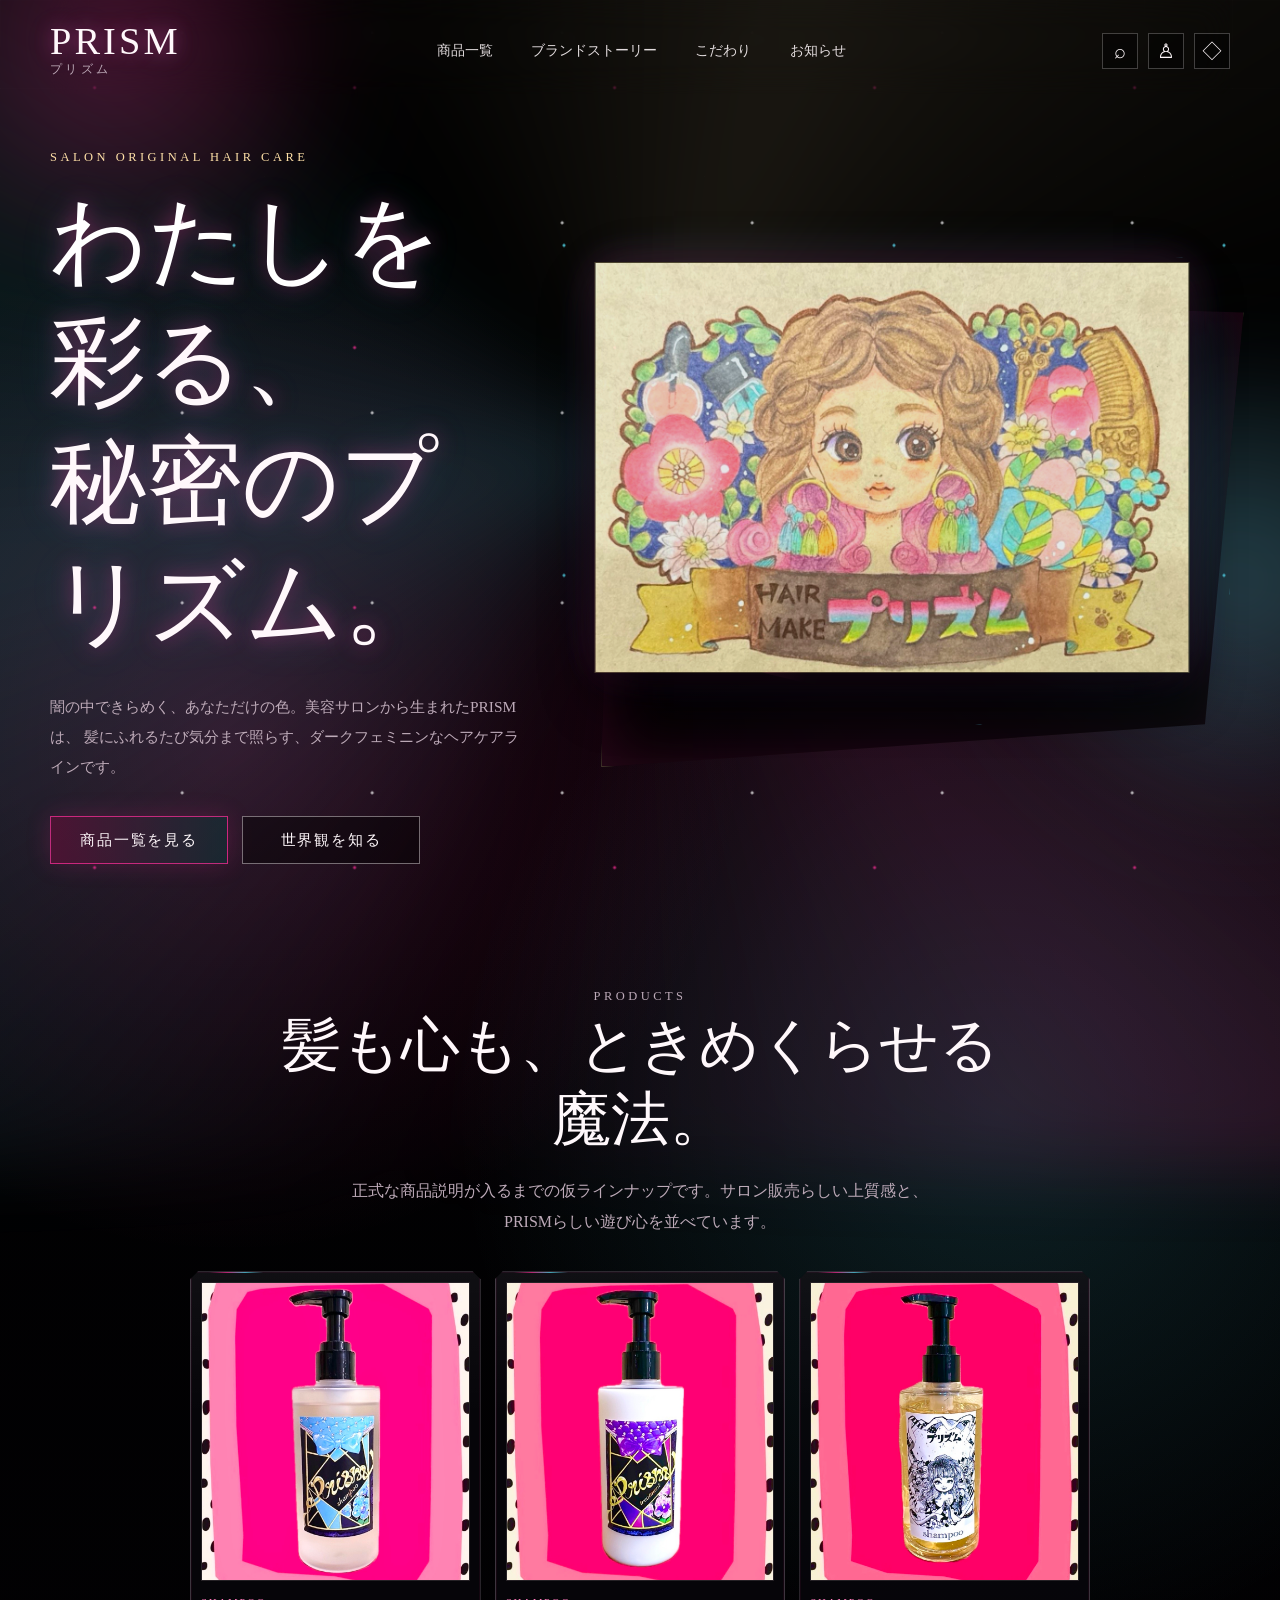
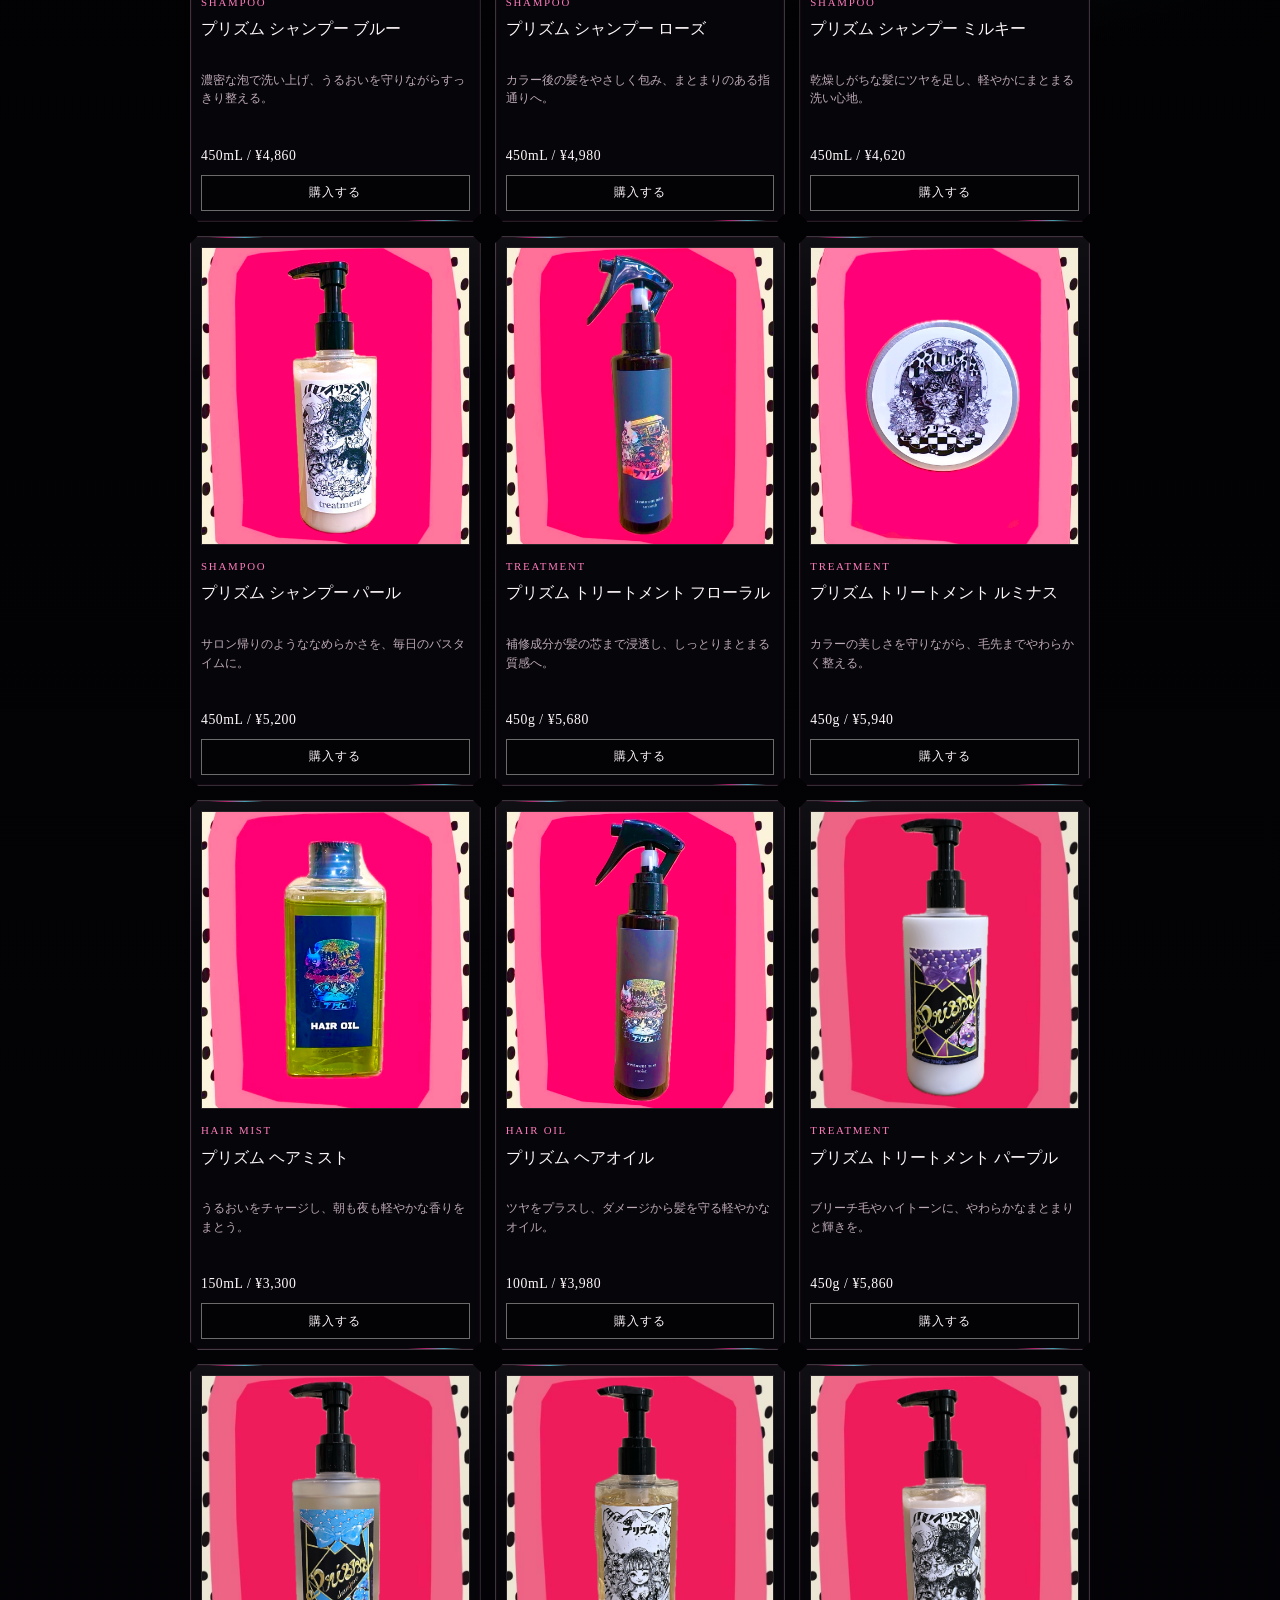
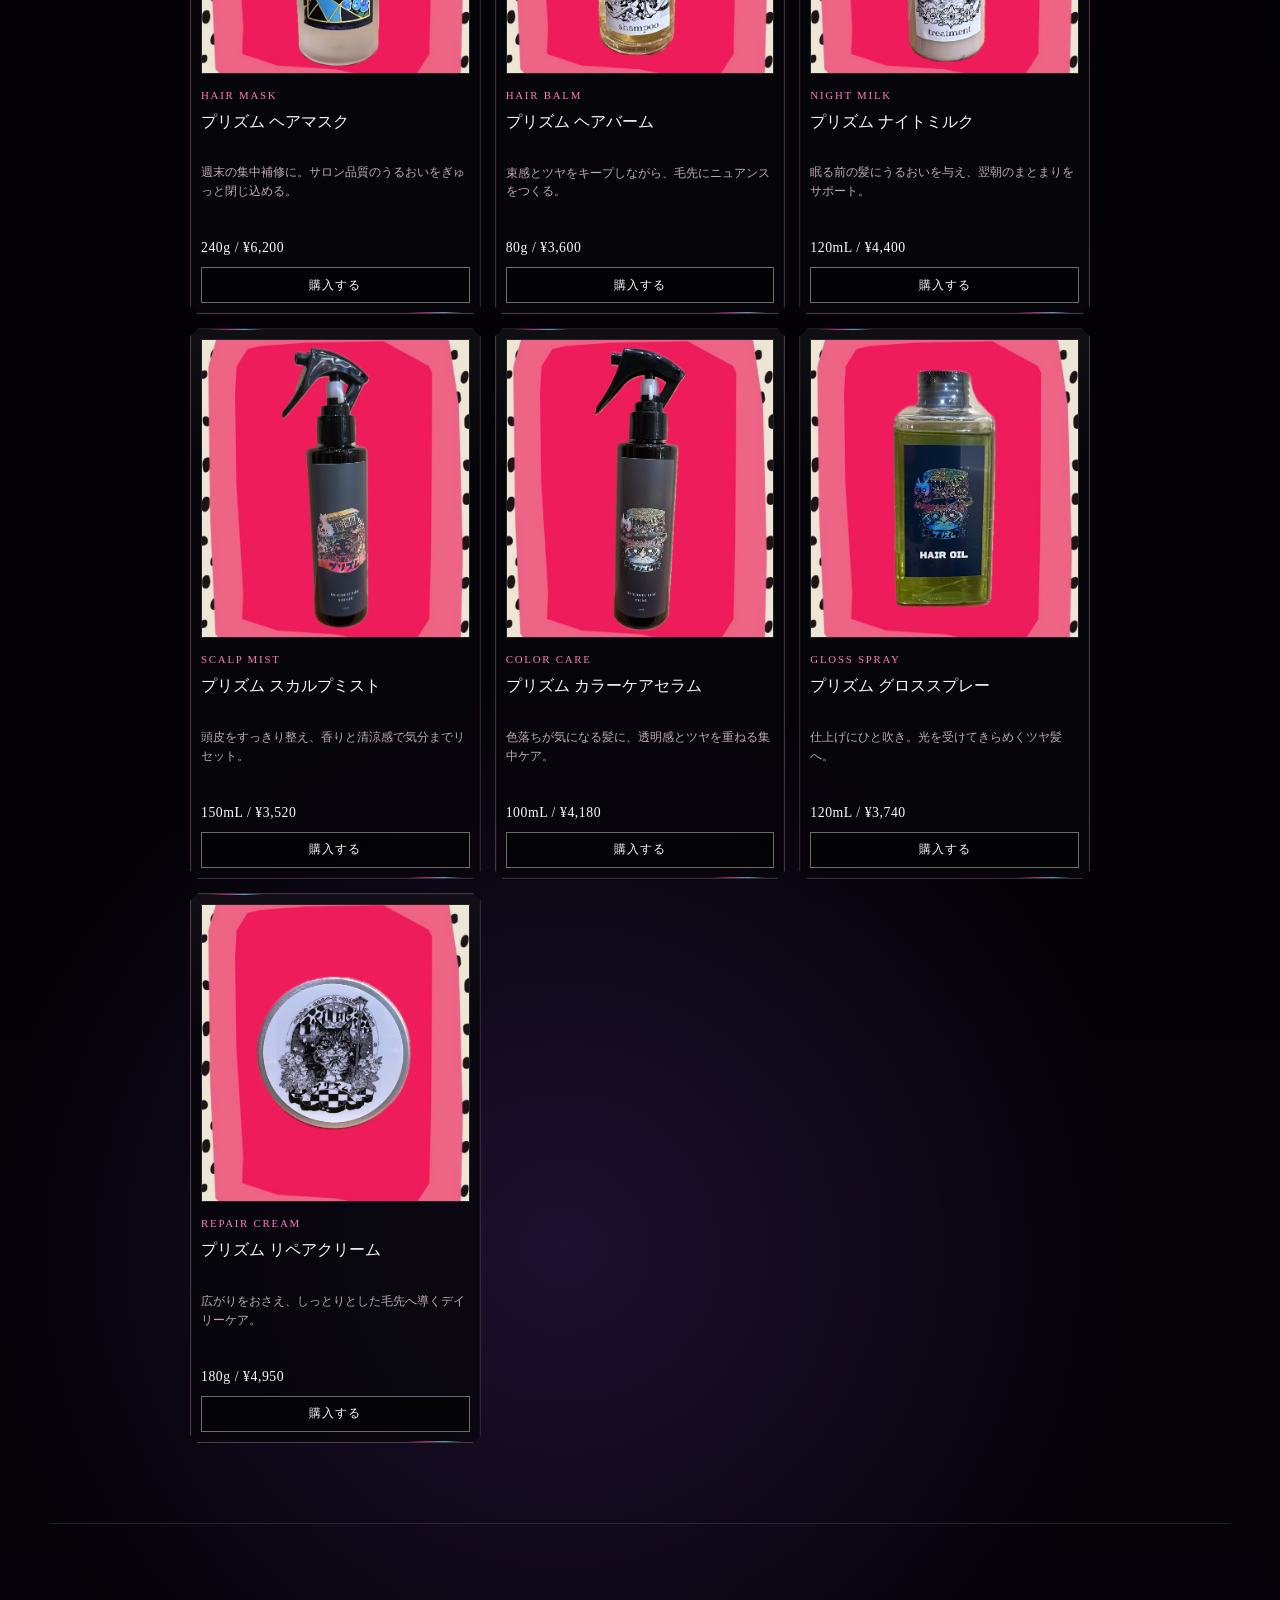
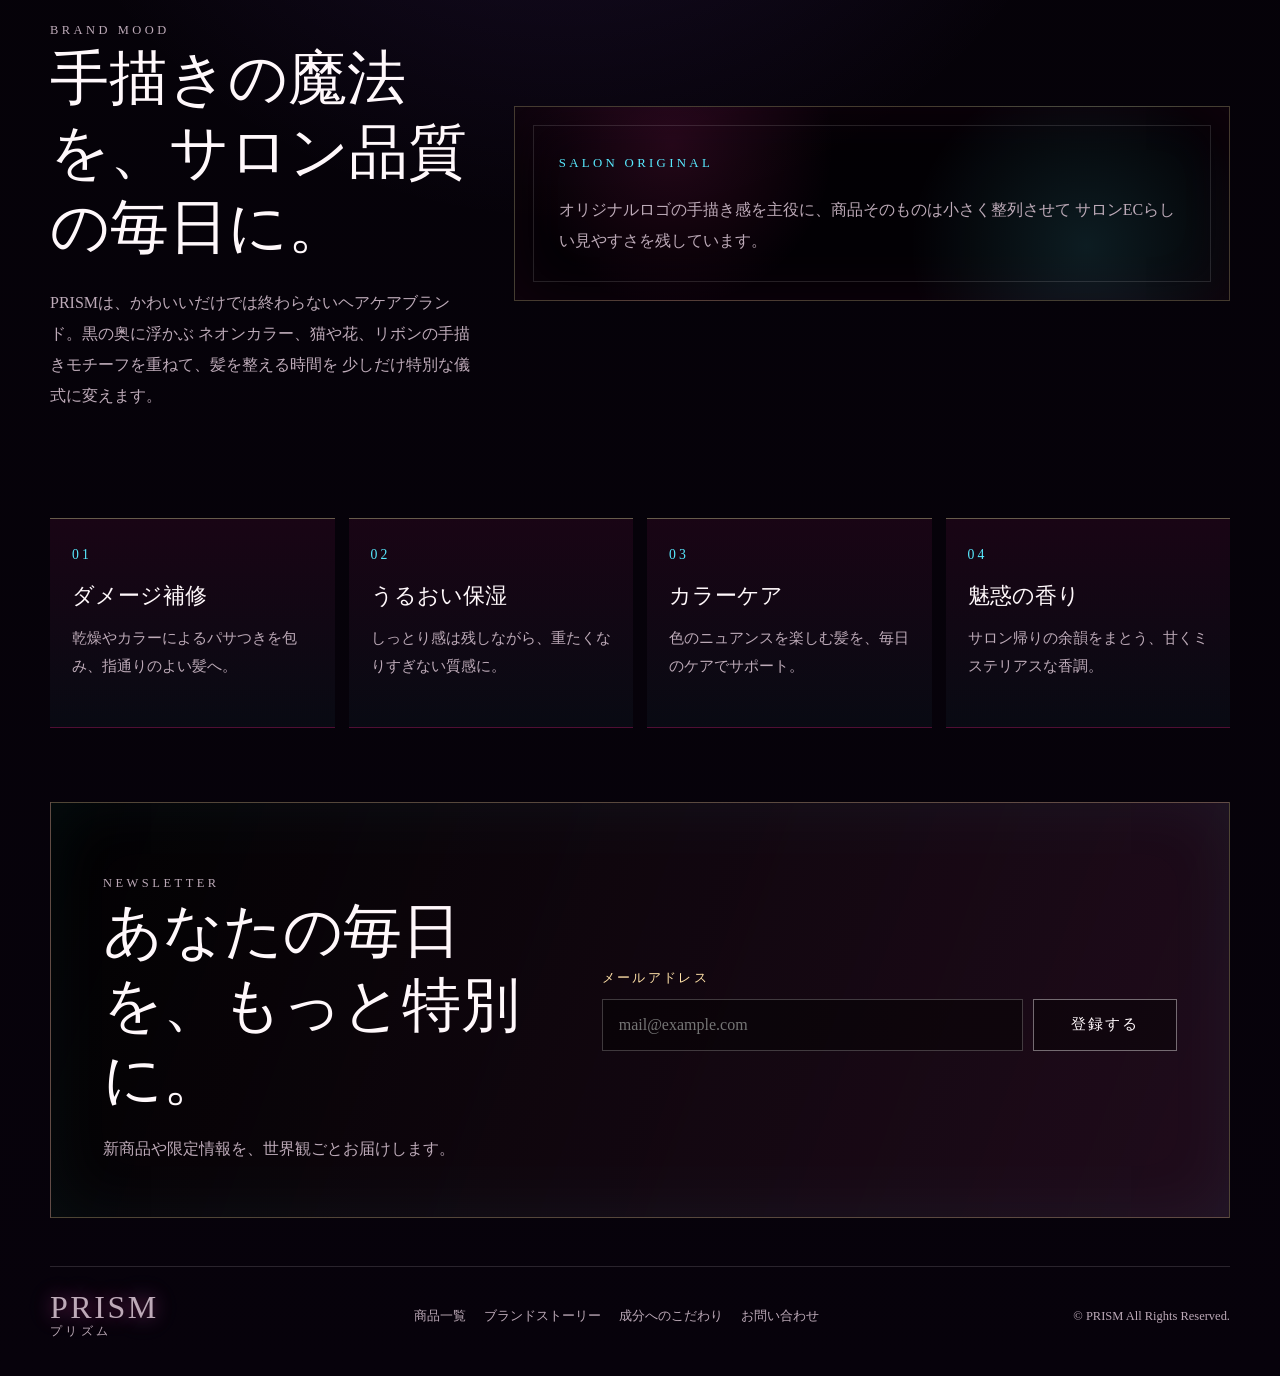
==== index.html @ a8850d3e "Create PRISM static storefront" ====
<!doctype html>
<html lang="ja">
  <head>
    <meta charset="utf-8" />
    <meta name="viewport" content="width=device-width, initial-scale=1" />
    <title>PRISM | Salon Hair Care</title>
    <meta
      name="description"
      content="美容サロン発のオリジナルヘアケアブランドPRISMのECサイト雰囲気プロトタイプ。"
    />
    <link rel="stylesheet" href="styles.css" />
  </head>
  <body>
    <div class="ambient ambient-one"></div>
    <div class="ambient ambient-two"></div>
    <div class="spark-field" aria-hidden="true"></div>
    <div class="bubble-field" aria-hidden="true">
      <span></span>
      <span></span>
      <span></span>
      <span></span>
      <span></span>
      <span></span>
      <span></span>
      <span></span>
    </div>

    <header class="site-header">
      <a class="brand" href="#top" aria-label="PRISM ホーム">
        <span>PRISM</span>
        <small>プリズム</small>
      </a>
      <nav class="desktop-nav" aria-label="メインナビゲーション">
        <a href="#products">商品一覧</a>
        <a href="#story">ブランドストーリー</a>
        <a href="#quality">こだわり</a>
        <a href="#news">お知らせ</a>
      </nav>
      <div class="header-actions" aria-label="仮の購入導線">
        <a href="#products" aria-label="検索">⌕</a>
        <a href="#newsletter" aria-label="アカウント">♙</a>
        <a href="#products" aria-label="カート">◇</a>
      </div>
    </header>

    <main id="top">
      <section class="hero section-shell">
        <div class="hero-copy">
          <p class="eyebrow">SALON ORIGINAL HAIR CARE</p>
          <h1>わたしを彩る、<br />秘密のプリズム。</h1>
          <p class="hero-lead">
            闇の中できらめく、あなただけの色。美容サロンから生まれたPRISMは、
            髪にふれるたび気分まで照らす、ダークフェミニンなヘアケアラインです。
          </p>
          <div class="hero-buttons">
            <a class="primary-button" href="#products">商品一覧を見る</a>
            <a class="ghost-button" href="#story">世界観を知る</a>
          </div>
        </div>

        <div class="hero-art" aria-label="PRISMの世界観イメージ">
          <img
            class="hero-illustration hero-illustration-main"
            src="LINE_ALBUM_𝕡𝕣𝕚𝕤𝕞 𝕨𝕠𝕣𝕝𝕕_260610_17.jpg"
            alt="PRISMヘアメイクのオリジナルロゴイラスト"
          />
        </div>
      </section>

      <section id="products" class="section-shell products-section">
        <div class="section-heading">
          <p class="eyebrow">PRODUCTS</p>
          <h2>髪も心も、ときめくらせる魔法。</h2>
          <p>
            正式な商品説明が入るまでの仮ラインナップです。サロン販売らしい上質感と、
            PRISMらしい遊び心を並べています。
          </p>
        </div>

        <div class="product-grid">
          <article class="product-card">
            <img src="LINE_ALBUM_𝕡𝕣𝕚𝕤𝕞 𝕨𝕠𝕣𝕝𝕕_260610_1.jpg" alt="PRISM シャンプー ブルー" />
            <p class="category">SHAMPOO</p>
            <h3>プリズム シャンプー ブルー</h3>
            <p>濃密な泡で洗い上げ、うるおいを守りながらすっきり整える。</p>
            <strong>450mL / ¥4,860</strong>
            <a href="#newsletter">購入する</a>
          </article>

          <article class="product-card">
            <img src="LINE_ALBUM_𝕡𝕣𝕚𝕤𝕞 𝕨𝕠𝕣𝕝𝕕_260610_2.jpg" alt="PRISM シャンプー ピンク" />
            <p class="category">SHAMPOO</p>
            <h3>プリズム シャンプー ローズ</h3>
            <p>カラー後の髪をやさしく包み、まとまりのある指通りへ。</p>
            <strong>450mL / ¥4,980</strong>
            <a href="#newsletter">購入する</a>
          </article>

          <article class="product-card">
            <img src="LINE_ALBUM_𝕡𝕣𝕚𝕤𝕞 𝕨𝕠𝕣𝕝𝕕_260610_3.jpg" alt="PRISM シャンプー ライト" />
            <p class="category">SHAMPOO</p>
            <h3>プリズム シャンプー ミルキー</h3>
            <p>乾燥しがちな髪にツヤを足し、軽やかにまとまる洗い心地。</p>
            <strong>450mL / ¥4,620</strong>
            <a href="#newsletter">購入する</a>
          </article>

          <article class="product-card">
            <img src="LINE_ALBUM_𝕡𝕣𝕚𝕤𝕞 𝕨𝕠𝕣𝕝𝕕_260610_4.jpg" alt="PRISM シャンプー パール" />
            <p class="category">SHAMPOO</p>
            <h3>プリズム シャンプー パール</h3>
            <p>サロン帰りのようななめらかさを、毎日のバスタイムに。</p>
            <strong>450mL / ¥5,200</strong>
            <a href="#newsletter">購入する</a>
          </article>

          <article class="product-card">
            <img src="LINE_ALBUM_𝕡𝕣𝕚𝕤𝕞 𝕨𝕠𝕣𝕝𝕕_260610_5.jpg" alt="PRISM トリートメント フローラル" />
            <p class="category">TREATMENT</p>
            <h3>プリズム トリートメント フローラル</h3>
            <p>補修成分が髪の芯まで浸透し、しっとりまとまる質感へ。</p>
            <strong>450g / ¥5,680</strong>
            <a href="#newsletter">購入する</a>
          </article>

          <article class="product-card">
            <img src="LINE_ALBUM_𝕡𝕣𝕚𝕤𝕞 𝕨𝕠𝕣𝕝𝕕_260610_6.jpg" alt="PRISM トリートメント ルミナス" />
            <p class="category">TREATMENT</p>
            <h3>プリズム トリートメント ルミナス</h3>
            <p>カラーの美しさを守りながら、毛先までやわらかく整える。</p>
            <strong>450g / ¥5,940</strong>
            <a href="#newsletter">購入する</a>
          </article>

          <article class="product-card">
            <img src="LINE_ALBUM_𝕡𝕣𝕚𝕤𝕞 𝕨𝕠𝕣𝕝𝕕_260610_7.jpg" alt="PRISM ヘアミスト" />
            <p class="category">HAIR MIST</p>
            <h3>プリズム ヘアミスト</h3>
            <p>うるおいをチャージし、朝も夜も軽やかな香りをまとう。</p>
            <strong>150mL / ¥3,300</strong>
            <a href="#newsletter">購入する</a>
          </article>

          <article class="product-card">
            <img src="LINE_ALBUM_𝕡𝕣𝕚𝕤𝕞 𝕨𝕠𝕣𝕝𝕕_260610_8.jpg" alt="PRISM ヘアオイル" />
            <p class="category">HAIR OIL</p>
            <h3>プリズム ヘアオイル</h3>
            <p>ツヤをプラスし、ダメージから髪を守る軽やかなオイル。</p>
            <strong>100mL / ¥3,980</strong>
            <a href="#newsletter">購入する</a>
          </article>

          <article class="product-card">
            <img src="LINE_ALBUM_𝕡𝕣𝕚𝕤𝕞 𝕨𝕠𝕣𝕝𝕕_260610_9.jpg" alt="PRISM トリートメント パープル" />
            <p class="category">TREATMENT</p>
            <h3>プリズム トリートメント パープル</h3>
            <p>ブリーチ毛やハイトーンに、やわらかなまとまりと輝きを。</p>
            <strong>450g / ¥5,860</strong>
            <a href="#newsletter">購入する</a>
          </article>

          <article class="product-card">
            <img src="LINE_ALBUM_𝕡𝕣𝕚𝕤𝕞 𝕨𝕠𝕣𝕝𝕕_260610_10.jpg" alt="PRISM ヘアマスク" />
            <p class="category">HAIR MASK</p>
            <h3>プリズム ヘアマスク</h3>
            <p>週末の集中補修に。サロン品質のうるおいをぎゅっと閉じ込める。</p>
            <strong>240g / ¥6,200</strong>
            <a href="#newsletter">購入する</a>
          </article>

          <article class="product-card">
            <img src="LINE_ALBUM_𝕡𝕣𝕚𝕤𝕞 𝕨𝕠𝕣𝕝𝕕_260610_11.jpg" alt="PRISM ヘアバーム" />
            <p class="category">HAIR BALM</p>
            <h3>プリズム ヘアバーム</h3>
            <p>束感とツヤをキープしながら、毛先にニュアンスをつくる。</p>
            <strong>80g / ¥3,600</strong>
            <a href="#newsletter">購入する</a>
          </article>

          <article class="product-card">
            <img src="LINE_ALBUM_𝕡𝕣𝕚𝕤𝕞 𝕨𝕠𝕣𝕝𝕕_260610_12.jpg" alt="PRISM ナイトミルク" />
            <p class="category">NIGHT MILK</p>
            <h3>プリズム ナイトミルク</h3>
            <p>眠る前の髪にうるおいを与え、翌朝のまとまりをサポート。</p>
            <strong>120mL / ¥4,400</strong>
            <a href="#newsletter">購入する</a>
          </article>

          <article class="product-card">
            <img src="LINE_ALBUM_𝕡𝕣𝕚𝕤𝕞 𝕨𝕠𝕣𝕝𝕕_260610_13.jpg" alt="PRISM スカルプミスト" />
            <p class="category">SCALP MIST</p>
            <h3>プリズム スカルプミスト</h3>
            <p>頭皮をすっきり整え、香りと清涼感で気分までリセット。</p>
            <strong>150mL / ¥3,520</strong>
            <a href="#newsletter">購入する</a>
          </article>

          <article class="product-card">
            <img src="LINE_ALBUM_𝕡𝕣𝕚𝕤𝕞 𝕨𝕠𝕣𝕝𝕕_260610_14.jpg" alt="PRISM カラーケア" />
            <p class="category">COLOR CARE</p>
            <h3>プリズム カラーケアセラム</h3>
            <p>色落ちが気になる髪に、透明感とツヤを重ねる集中ケア。</p>
            <strong>100mL / ¥4,180</strong>
            <a href="#newsletter">購入する</a>
          </article>

          <article class="product-card">
            <img src="LINE_ALBUM_𝕡𝕣𝕚𝕤𝕞 𝕨𝕠𝕣𝕝𝕕_260610_15.jpg" alt="PRISM グロススプレー" />
            <p class="category">GLOSS SPRAY</p>
            <h3>プリズム グロススプレー</h3>
            <p>仕上げにひと吹き。光を受けてきらめくツヤ髪へ。</p>
            <strong>120mL / ¥3,740</strong>
            <a href="#newsletter">購入する</a>
          </article>

          <article class="product-card">
            <img src="LINE_ALBUM_𝕡𝕣𝕚𝕤𝕞 𝕨𝕠𝕣𝕝𝕕_260610_16.jpg" alt="PRISM リペアクリーム" />
            <p class="category">REPAIR CREAM</p>
            <h3>プリズム リペアクリーム</h3>
            <p>広がりをおさえ、しっとりとした毛先へ導くデイリーケア。</p>
            <strong>180g / ¥4,950</strong>
            <a href="#newsletter">購入する</a>
          </article>
        </div>
      </section>

      <section id="story" class="section-shell story-section">
        <div class="story-copy">
          <p class="eyebrow">BRAND MOOD</p>
          <h2>手描きの魔法を、サロン品質の毎日に。</h2>
          <p>
            PRISMは、かわいいだけでは終わらないヘアケアブランド。黒の奥に浮かぶ
            ネオンカラー、猫や花、リボンの手描きモチーフを重ねて、髪を整える時間を
            少しだけ特別な儀式に変えます。
          </p>
        </div>
        <div class="story-panel">
          <p class="panel-label">SALON ORIGINAL</p>
          <p>
            オリジナルロゴの手描き感を主役に、商品そのものは小さく整列させて
            サロンECらしい見やすさを残しています。
          </p>
        </div>
      </section>

      <section id="quality" class="section-shell quality-section">
        <div class="quality-card">
          <span>01</span>
          <h3>ダメージ補修</h3>
          <p>乾燥やカラーによるパサつきを包み、指通りのよい髪へ。</p>
        </div>
        <div class="quality-card">
          <span>02</span>
          <h3>うるおい保湿</h3>
          <p>しっとり感は残しながら、重たくなりすぎない質感に。</p>
        </div>
        <div class="quality-card">
          <span>03</span>
          <h3>カラーケア</h3>
          <p>色のニュアンスを楽しむ髪を、毎日のケアでサポート。</p>
        </div>
        <div class="quality-card">
          <span>04</span>
          <h3>魅惑の香り</h3>
          <p>サロン帰りの余韻をまとう、甘くミステリアスな香調。</p>
        </div>
      </section>

      <section id="newsletter" class="section-shell newsletter-section">
        <div>
          <p class="eyebrow">NEWSLETTER</p>
          <h2>あなたの毎日を、もっと特別に。</h2>
          <p>新商品や限定情報を、世界観ごとお届けします。</p>
        </div>
        <form class="newsletter-form">
          <label for="mail">メールアドレス</label>
          <div>
            <input id="mail" type="email" placeholder="mail@example.com" />
            <button type="button">登録する</button>
          </div>
        </form>
      </section>
    </main>

    <footer class="site-footer">
      <a class="brand" href="#top" aria-label="PRISM ホーム">
        <span>PRISM</span>
        <small>プリズム</small>
      </a>
      <div class="footer-links">
        <a href="#products">商品一覧</a>
        <a href="#story">ブランドストーリー</a>
        <a href="#quality">成分へのこだわり</a>
        <a href="#newsletter">お問い合わせ</a>
      </div>
      <p>© PRISM All Rights Reserved.</p>
    </footer>
  </body>
</html>
---- styles.css ----
:root {
  --bg: #030205;
  --panel: rgba(8, 7, 12, 0.82);
  --panel-strong: rgba(11, 9, 16, 0.96);
  --text: #fff8fb;
  --muted: #bdaab8;
  --line: rgba(255, 223, 248, 0.22);
  --pink: #ff2f9a;
  --rose: #ff7bbd;
  --violet: #9b5dff;
  --cyan: #58eaff;
  --gold: #ffe1a8;
  --green: #72ffb8;
  --max: 1180px;
}

* {
  box-sizing: border-box;
}

html {
  scroll-behavior: smooth;
}

body {
  min-width: 320px;
  margin: 0;
  color: var(--text);
  background:
    radial-gradient(circle at 18% 12%, rgba(255, 47, 154, 0.18), transparent 32rem),
    radial-gradient(circle at 78% 18%, rgba(88, 234, 255, 0.14), transparent 34rem),
    radial-gradient(circle at 44% 72%, rgba(155, 93, 255, 0.16), transparent 36rem),
    linear-gradient(180deg, #000 0%, var(--bg) 46%, #07020b 100%);
  font-family: "Yu Mincho", "Hiragino Mincho ProN", "Noto Serif JP", Georgia, serif;
  letter-spacing: 0;
  overflow-x: hidden;
}

body::before {
  position: fixed;
  inset: 0;
  z-index: -5;
  content: "";
  opacity: 0.24;
  background-image:
    linear-gradient(rgba(255, 255, 255, 0.04) 1px, transparent 1px),
    linear-gradient(90deg, rgba(255, 255, 255, 0.035) 1px, transparent 1px);
  background-size: 88px 88px;
  mask-image: linear-gradient(180deg, #000 0%, transparent 92%);
}

body::after {
  position: fixed;
  inset: -30%;
  z-index: -4;
  content: "";
  background: conic-gradient(
    from 80deg,
    transparent,
    rgba(255, 47, 154, 0.14),
    transparent,
    rgba(88, 234, 255, 0.16),
    transparent,
    rgba(255, 225, 168, 0.1),
    transparent
  );
  filter: blur(36px);
  animation: drift 18s linear infinite;
}

a {
  color: inherit;
  text-decoration: none;
}

img {
  display: block;
  max-width: 100%;
}

button,
input {
  font: inherit;
}

.ambient {
  position: fixed;
  z-index: -3;
  width: 42vmax;
  height: 42vmax;
  pointer-events: none;
  border-radius: 999px;
  filter: blur(42px);
  opacity: 0.28;
  mix-blend-mode: screen;
}

.ambient-one {
  top: -18vmax;
  left: -12vmax;
  background: radial-gradient(circle, var(--pink), transparent 66%);
  animation: floatOne 14s ease-in-out infinite alternate;
}

.ambient-two {
  right: -18vmax;
  bottom: 4vmax;
  background: radial-gradient(circle, var(--cyan), transparent 66%);
  animation: floatTwo 16s ease-in-out infinite alternate;
}

.spark-field {
  position: fixed;
  inset: 0;
  z-index: -2;
  pointer-events: none;
  opacity: 0.75;
  background-image:
    radial-gradient(circle, rgba(255, 255, 255, 0.9) 0 1px, transparent 2px),
    radial-gradient(circle, rgba(255, 47, 154, 0.92) 0 1px, transparent 2px),
    radial-gradient(circle, rgba(88, 234, 255, 0.95) 0 1px, transparent 2px);
  background-position:
    8% 18%,
    73% 34%,
    42% 72%;
  background-size:
    190px 190px,
    260px 260px,
    330px 330px;
  animation: shimmer 7s steps(5, end) infinite;
}

.bubble-field {
  position: fixed;
  inset: 0;
  z-index: -1;
  overflow: hidden;
  pointer-events: none;
}

.bubble-field span {
  position: absolute;
  bottom: -120px;
  display: block;
  width: var(--size);
  height: var(--size);
  left: var(--left);
  border: 1px solid rgba(255, 248, 251, 0.28);
  border-radius: 999px;
  background:
    radial-gradient(circle at 28% 22%, rgba(255, 255, 255, 0.7), transparent 11%),
    radial-gradient(circle at 68% 74%, rgba(88, 234, 255, 0.2), transparent 42%),
    rgba(255, 47, 154, 0.05);
  box-shadow:
    inset 0 0 18px rgba(255, 255, 255, 0.08),
    0 0 24px rgba(88, 234, 255, 0.12);
  opacity: 0;
  animation: bubbleRise var(--duration) linear infinite;
  animation-delay: var(--delay);
}

.bubble-field span:nth-child(1) {
  --left: 7%;
  --size: 42px;
  --duration: 13s;
  --delay: 0s;
}

.bubble-field span:nth-child(2) {
  --left: 18%;
  --size: 24px;
  --duration: 10s;
  --delay: -4s;
}

.bubble-field span:nth-child(3) {
  --left: 33%;
  --size: 64px;
  --duration: 17s;
  --delay: -8s;
}

.bubble-field span:nth-child(4) {
  --left: 51%;
  --size: 34px;
  --duration: 12s;
  --delay: -2s;
}

.bubble-field span:nth-child(5) {
  --left: 67%;
  --size: 78px;
  --duration: 19s;
  --delay: -9s;
}

.bubble-field span:nth-child(6) {
  --left: 79%;
  --size: 30px;
  --duration: 11s;
  --delay: -6s;
}

.bubble-field span:nth-child(7) {
  --left: 88%;
  --size: 52px;
  --duration: 15s;
  --delay: -12s;
}

.bubble-field span:nth-child(8) {
  --left: 43%;
  --size: 20px;
  --duration: 9s;
  --delay: -5s;
}

.site-header {
  position: sticky;
  top: 0;
  z-index: 10;
  display: flex;
  align-items: center;
  justify-content: space-between;
  width: min(100% - 40px, var(--max));
  margin: 0 auto;
  padding: 24px 0 16px;
  backdrop-filter: blur(16px);
}

.brand {
  display: inline-grid;
  gap: 2px;
  min-width: max-content;
}

.brand span {
  font-size: clamp(1.8rem, 3vw, 3rem);
  line-height: 0.9;
  letter-spacing: 0.08em;
  text-shadow:
    0 0 18px rgba(255, 47, 154, 0.46),
    0 0 30px rgba(88, 234, 255, 0.22);
}

.brand small {
  color: var(--muted);
  font-size: 0.75rem;
  letter-spacing: 0.28em;
}

.desktop-nav {
  display: flex;
  align-items: center;
  gap: clamp(18px, 3vw, 42px);
  color: rgba(255, 248, 251, 0.88);
  font-size: 0.88rem;
}

.desktop-nav a {
  position: relative;
  padding: 8px 0;
}

.desktop-nav a::after {
  position: absolute;
  right: 0;
  bottom: 0;
  left: 0;
  height: 1px;
  content: "";
  background: linear-gradient(90deg, var(--pink), var(--cyan));
  transform: scaleX(0);
  transform-origin: left;
  transition: transform 180ms ease;
}

.desktop-nav a:hover::after {
  transform: scaleX(1);
}

.header-actions {
  display: flex;
  align-items: center;
  gap: 10px;
}

.header-actions a {
  display: grid;
  width: 36px;
  height: 36px;
  place-items: center;
  border: 1px solid rgba(255, 248, 251, 0.24);
  background: rgba(0, 0, 0, 0.42);
  color: var(--text);
  font-family: Arial, sans-serif;
  font-size: 1.28rem;
  line-height: 1;
  transition:
    border-color 180ms ease,
    box-shadow 180ms ease,
    transform 180ms ease;
}

.header-actions a:hover {
  border-color: rgba(255, 47, 154, 0.8);
  box-shadow: 0 0 18px rgba(255, 47, 154, 0.28);
  transform: translateY(-2px);
}

.section-shell {
  width: min(100% - 40px, var(--max));
  margin: 0 auto;
}

.hero {
  display: grid;
  grid-template-columns: minmax(0, 0.82fr) minmax(360px, 1.18fr);
  gap: 34px;
  min-height: calc(100svh - 94px);
  padding: 56px 0 70px;
  align-items: center;
}

.hero-copy {
  position: relative;
  z-index: 2;
}

.eyebrow {
  margin: 0 0 16px;
  color: var(--gold);
  font-family: "Times New Roman", serif;
  font-size: 0.78rem;
  letter-spacing: 0.28em;
  text-transform: uppercase;
}

.hero h1,
.section-heading h2,
.story-copy h2,
.newsletter-section h2 {
  margin: 0;
  font-weight: 400;
  line-height: 1.26;
}

.hero h1 {
  max-width: 10em;
  font-size: clamp(3.1rem, 7.5vw, 6.8rem);
  text-shadow:
    0 0 20px rgba(255, 47, 154, 0.42),
    0 0 44px rgba(88, 234, 255, 0.22);
}

.hero h1::first-line {
  color: #fff;
}

.hero-lead,
.section-heading p,
.story-copy p,
.newsletter-section p,
.quality-card p,
.product-card p {
  color: var(--muted);
  line-height: 1.95;
}

.hero-lead {
  max-width: 520px;
  margin: 28px 0 0;
  font-size: clamp(0.95rem, 1.2vw, 1.05rem);
}

.hero-buttons {
  display: flex;
  flex-wrap: wrap;
  gap: 14px;
  margin-top: 34px;
}

.primary-button,
.ghost-button,
.product-card a,
.newsletter-form button {
  display: inline-flex;
  min-height: 48px;
  align-items: center;
  justify-content: center;
  border: 1px solid rgba(255, 248, 251, 0.42);
  background: rgba(0, 0, 0, 0.42);
  color: var(--text);
  font-size: 0.92rem;
  letter-spacing: 0.12em;
  transition:
    transform 180ms ease,
    border-color 180ms ease,
    box-shadow 180ms ease,
    background 180ms ease;
}

.primary-button,
.ghost-button {
  min-width: 178px;
  padding: 0 22px;
}

.primary-button {
  border-color: rgba(255, 47, 154, 0.72);
  background:
    linear-gradient(90deg, rgba(255, 47, 154, 0.26), rgba(88, 234, 255, 0.14)),
    rgba(0, 0, 0, 0.62);
  box-shadow: 0 0 24px rgba(255, 47, 154, 0.18);
}

.primary-button:hover,
.ghost-button:hover,
.product-card a:hover,
.newsletter-form button:hover {
  border-color: var(--cyan);
  box-shadow:
    0 0 24px rgba(88, 234, 255, 0.22),
    0 0 36px rgba(255, 47, 154, 0.16);
  transform: translateY(-2px);
}

.hero-art {
  position: relative;
  min-height: 520px;
  isolation: isolate;
}

.hero-art::before {
  position: absolute;
  inset: 9% -2% 0 7%;
  z-index: -1;
  content: "";
  border: 1px solid rgba(255, 225, 168, 0.26);
  background:
    radial-gradient(circle at 30% 20%, rgba(255, 47, 154, 0.2), transparent 34%),
    radial-gradient(circle at 78% 38%, rgba(88, 234, 255, 0.2), transparent 38%),
    rgba(1, 1, 2, 0.74);
  box-shadow:
    inset 0 0 64px rgba(255, 47, 154, 0.16),
    0 0 70px rgba(88, 234, 255, 0.08);
  clip-path: polygon(7% 0, 100% 4%, 94% 91%, 0 100%, 2% 18%);
}

.hero-art::after {
  position: absolute;
  inset: 2% 0 8% 12%;
  z-index: 0;
  content: "";
  border: 1px solid rgba(88, 234, 255, 0.18);
  background-image:
    linear-gradient(120deg, transparent 42%, rgba(255, 47, 154, 0.12) 43%, transparent 48%),
    linear-gradient(40deg, transparent 48%, rgba(88, 234, 255, 0.1) 49%, transparent 54%);
  filter: drop-shadow(0 0 22px rgba(88, 234, 255, 0.18));
  animation: neonPulse 4s ease-in-out infinite;
  clip-path: polygon(0 12%, 92% 0, 100% 72%, 58% 100%, 6% 84%);
}

.hero-illustration {
  position: absolute;
  z-index: 1;
  border: 1px solid rgba(255, 225, 168, 0.28);
  object-fit: cover;
  opacity: 0.9;
  filter: saturate(1.2) contrast(1.06);
  box-shadow:
    0 26px 52px rgba(0, 0, 0, 0.62),
    0 0 38px rgba(255, 47, 154, 0.18),
    0 0 58px rgba(88, 234, 255, 0.12);
}

.hero-illustration-main {
  top: 3%;
  left: 50%;
  width: min(88%, 640px);
  aspect-ratio: 1.45 / 1;
  border-radius: 0;
  transform: translateX(-50%);
  animation: hoverSlow 8s ease-in-out infinite;
}

.products-section {
  padding: 32px 0 80px;
}

.section-heading {
  max-width: 720px;
  margin: 0 auto 34px;
  text-align: center;
}

.section-heading h2,
.story-copy h2,
.newsletter-section h2 {
  font-size: clamp(2rem, 4.6vw, 4.2rem);
}

.section-heading p {
  margin: 18px auto 0;
  max-width: 620px;
}

.product-grid {
  display: grid;
  grid-template-columns: repeat(3, minmax(0, 1fr));
  gap: clamp(6px, 1.25vw, 14px);
  max-width: 900px;
  margin: 0 auto;
}

.product-card {
  position: relative;
  display: grid;
  min-height: 100%;
  padding: clamp(6px, 1.1vw, 10px);
  border: 1px solid var(--line);
  background:
    linear-gradient(180deg, rgba(255, 255, 255, 0.04), transparent 26%),
    var(--panel);
  box-shadow: inset 0 0 0 1px rgba(255, 47, 154, 0.06);
  clip-path: polygon(0 8px, 8px 0, calc(100% - 8px) 0, 100% 8px, 100% calc(100% - 8px), calc(100% - 8px) 100%, 8px 100%, 0 calc(100% - 8px));
}

.product-card::before,
.product-card::after {
  position: absolute;
  width: 54px;
  height: 1px;
  content: "";
  background: linear-gradient(90deg, transparent, var(--pink), var(--cyan), transparent);
  opacity: 0.68;
}

.product-card::before {
  top: 0;
  left: 18px;
}

.product-card::after {
  right: 18px;
  bottom: 0;
}

.product-card:hover {
  border-color: rgba(255, 123, 189, 0.54);
  box-shadow:
    inset 0 0 0 1px rgba(88, 234, 255, 0.08),
    0 0 28px rgba(255, 47, 154, 0.12);
}

.product-card img {
  width: 100%;
  aspect-ratio: 0.9 / 1;
  object-fit: cover;
  object-position: center;
  border: 1px solid rgba(255, 248, 251, 0.12);
  background: #080308;
  filter: saturate(1.06);
}

.product-card .category {
  margin: clamp(7px, 1.2vw, 11px) 0 4px;
  color: var(--rose);
  font-family: "Times New Roman", serif;
  font-size: clamp(0.48rem, 1.8vw, 0.68rem);
  letter-spacing: 0.16em;
}

.product-card h3 {
  min-height: 2.8em;
  margin: 0;
  font-size: clamp(0.66rem, 2.15vw, 1.02rem);
  font-weight: 400;
  line-height: 1.42;
}

.product-card p:not(.category) {
  min-height: 5.5em;
  margin: clamp(5px, 1vw, 8px) 0 0;
  font-size: clamp(0.55rem, 1.8vw, 0.76rem);
  line-height: 1.55;
}

.product-card strong {
  display: block;
  margin-top: clamp(6px, 1vw, 10px);
  color: var(--text);
  font-weight: 400;
  font-size: clamp(0.58rem, 1.9vw, 0.86rem);
  letter-spacing: 0.04em;
}

.product-card a {
  width: 100%;
  min-height: clamp(26px, 6.5vw, 36px);
  margin-top: clamp(7px, 1.2vw, 11px);
  font-size: clamp(0.56rem, 1.9vw, 0.76rem);
  letter-spacing: 0.08em;
}

.story-section {
  display: grid;
  grid-template-columns: 0.75fr 1.25fr;
  gap: 34px;
  padding: 72px 0;
  align-items: center;
  border-top: 1px solid rgba(255, 248, 251, 0.12);
}

.story-copy p {
  margin: 22px 0 0;
}

.story-panel {
  position: relative;
  padding: clamp(26px, 4vw, 44px);
  border: 1px solid rgba(255, 225, 168, 0.26);
  background:
    radial-gradient(circle at 22% 20%, rgba(255, 47, 154, 0.13), transparent 28%),
    radial-gradient(circle at 80% 72%, rgba(88, 234, 255, 0.12), transparent 30%),
    rgba(0, 0, 0, 0.54);
  box-shadow: inset 0 0 60px rgba(255, 47, 154, 0.06);
}

.story-panel::before {
  position: absolute;
  inset: 18px;
  content: "";
  border: 1px solid rgba(255, 248, 251, 0.12);
  pointer-events: none;
}

.story-panel p {
  position: relative;
  margin: 0;
  color: var(--muted);
  line-height: 1.95;
}

.story-panel .panel-label {
  margin-bottom: 18px;
  color: var(--cyan);
  font-family: "Times New Roman", serif;
  font-size: 0.8rem;
  letter-spacing: 0.26em;
}

.quality-section {
  display: grid;
  grid-template-columns: repeat(4, minmax(0, 1fr));
  gap: 14px;
  padding: 34px 0 74px;
}

.quality-card {
  min-height: 210px;
  padding: 26px 22px;
  border-top: 1px solid rgba(255, 225, 168, 0.38);
  border-bottom: 1px solid rgba(255, 47, 154, 0.24);
  background: linear-gradient(180deg, rgba(255, 47, 154, 0.08), rgba(88, 234, 255, 0.04));
}

.quality-card span {
  color: var(--cyan);
  font-family: "Times New Roman", serif;
  font-size: 0.86rem;
  letter-spacing: 0.22em;
}

.quality-card h3 {
  margin: 18px 0 0;
  color: var(--text);
  font-size: 1.35rem;
  font-weight: 400;
}

.quality-card p {
  margin: 14px 0 0;
  font-size: 0.92rem;
}

.newsletter-section {
  display: grid;
  grid-template-columns: 0.9fr 1.1fr;
  gap: 28px;
  align-items: center;
  margin-bottom: 48px;
  padding: clamp(28px, 5vw, 52px);
  border: 1px solid rgba(255, 225, 168, 0.3);
  background:
    linear-gradient(110deg, rgba(0, 0, 0, 0.88), rgba(255, 47, 154, 0.09)),
    var(--panel-strong);
  box-shadow: inset 0 0 70px rgba(88, 234, 255, 0.06);
}

.newsletter-section p {
  margin: 16px 0 0;
}

.newsletter-form {
  display: grid;
  gap: 12px;
}

.newsletter-form label {
  color: var(--gold);
  font-size: 0.82rem;
  letter-spacing: 0.18em;
}

.newsletter-form div {
  display: grid;
  grid-template-columns: minmax(0, 1fr) auto;
  gap: 10px;
}

.newsletter-form input {
  min-width: 0;
  height: 52px;
  border: 1px solid rgba(255, 248, 251, 0.22);
  outline: none;
  background: rgba(0, 0, 0, 0.44);
  color: var(--text);
  padding: 0 16px;
}

.newsletter-form input:focus {
  border-color: var(--cyan);
  box-shadow: 0 0 20px rgba(88, 234, 255, 0.18);
}

.newsletter-form button {
  min-width: 144px;
  padding: 0 20px;
  cursor: pointer;
}

.site-footer {
  display: flex;
  align-items: center;
  justify-content: space-between;
  gap: 24px;
  width: min(100% - 40px, var(--max));
  margin: 0 auto;
  padding: 26px 0 36px;
  border-top: 1px solid rgba(255, 248, 251, 0.14);
  color: var(--muted);
}

.site-footer .brand span {
  font-size: 2rem;
}

.footer-links {
  display: flex;
  flex-wrap: wrap;
  gap: 18px;
  justify-content: center;
  font-size: 0.82rem;
}

.site-footer p {
  margin: 0;
  font-size: 0.78rem;
}

@keyframes drift {
  to {
    transform: rotate(360deg);
  }
}

@keyframes floatOne {
  to {
    transform: translate(8vmax, 12vmax) scale(1.08);
  }
}

@keyframes floatTwo {
  to {
    transform: translate(-9vmax, -8vmax) scale(1.12);
  }
}

@keyframes shimmer {
  50% {
    opacity: 0.38;
    background-position:
      10% 22%,
      70% 38%,
      44% 68%;
  }
}

@keyframes neonPulse {
  50% {
    opacity: 0.54;
    filter: drop-shadow(0 0 32px rgba(255, 47, 154, 0.26));
  }
}

@keyframes hoverSlow {
  50% {
    transform: translate(-50%, -12px) rotate(1deg);
  }
}

@keyframes bubbleRise {
  0% {
    opacity: 0;
    transform: translate3d(0, 0, 0) scale(0.72);
  }

  12% {
    opacity: 0.7;
  }

  78% {
    opacity: 0.45;
  }

  100% {
    opacity: 0;
    transform: translate3d(28px, -115vh, 0) scale(1.08);
  }
}

@media (max-width: 980px) {
  .site-header {
    width: min(100% - 28px, var(--max));
  }

  .desktop-nav {
    display: none;
  }

  .section-shell {
    width: min(100% - 28px, var(--max));
  }

  .hero {
    grid-template-columns: 1fr;
    min-height: auto;
    padding-top: 34px;
  }

  .hero h1 {
    max-width: 9em;
  }

  .hero-art {
    min-height: 520px;
  }

  .story-section {
    grid-template-columns: 1fr;
  }

  .quality-section {
    grid-template-columns: repeat(2, minmax(0, 1fr));
  }

  .newsletter-section {
    grid-template-columns: 1fr;
  }

  .site-footer {
    flex-direction: column;
    text-align: center;
  }
}

@media (max-width: 620px) {
  .brand span {
    font-size: 1.8rem;
  }

  .header-actions {
    gap: 6px;
  }

  .header-actions a {
    width: 32px;
    height: 32px;
    font-size: 1rem;
  }

  .hero {
    gap: 18px;
    padding-bottom: 48px;
  }

  .hero-buttons {
    display: grid;
  }

  .primary-button,
  .ghost-button {
    width: 100%;
  }

  .hero-art {
    min-height: 310px;
  }

  .hero-art::before {
    inset: 10% 0 0 0;
  }

  .hero-illustration-main {
    width: 96%;
  }

  .quality-section {
    grid-template-columns: 1fr;
  }

  .product-card h3,
  .product-card p:not(.category) {
    min-height: 0;
  }

  .newsletter-form div {
    grid-template-columns: 1fr;
  }
}

@media (prefers-reduced-motion: reduce) {
  *,
  *::before,
  *::after {
    scroll-behavior: auto !important;
    animation-duration: 0.01ms !important;
    animation-iteration-count: 1 !important;
    transition-duration: 0.01ms !important;
  }
}
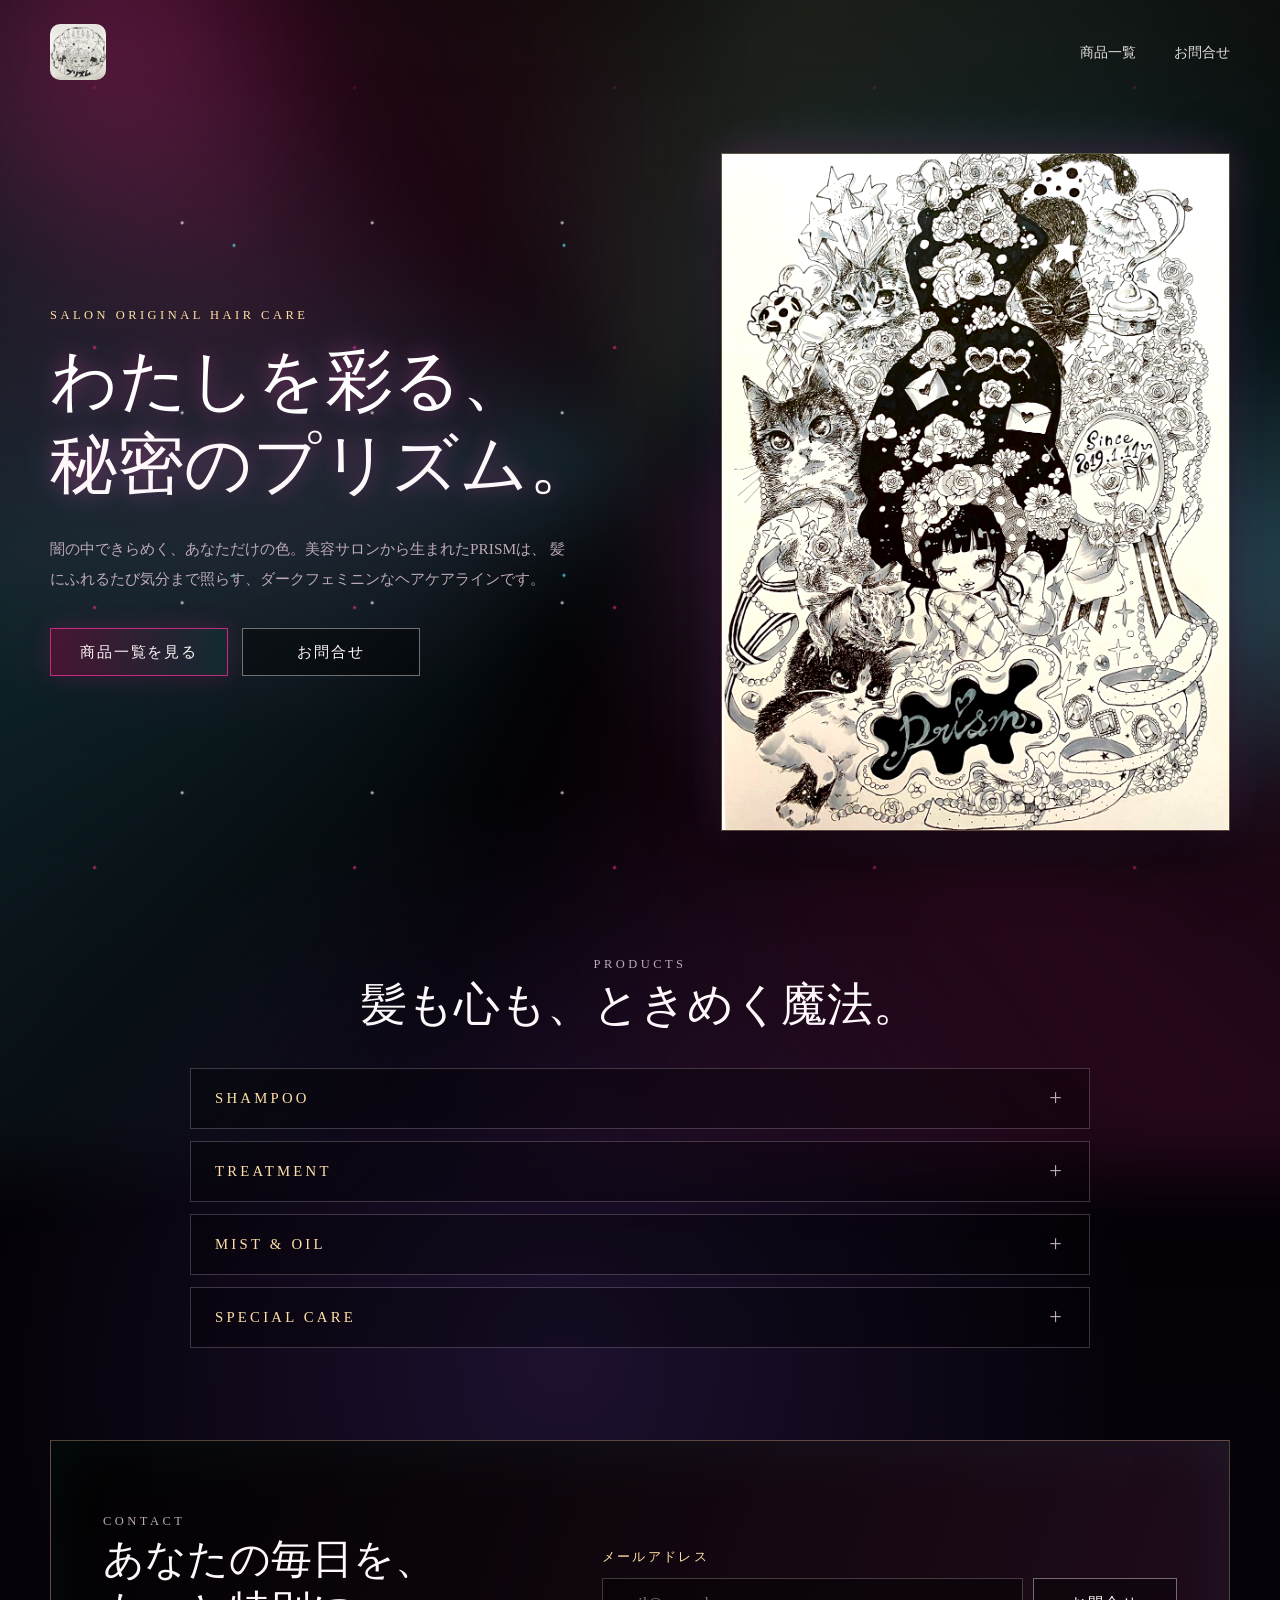
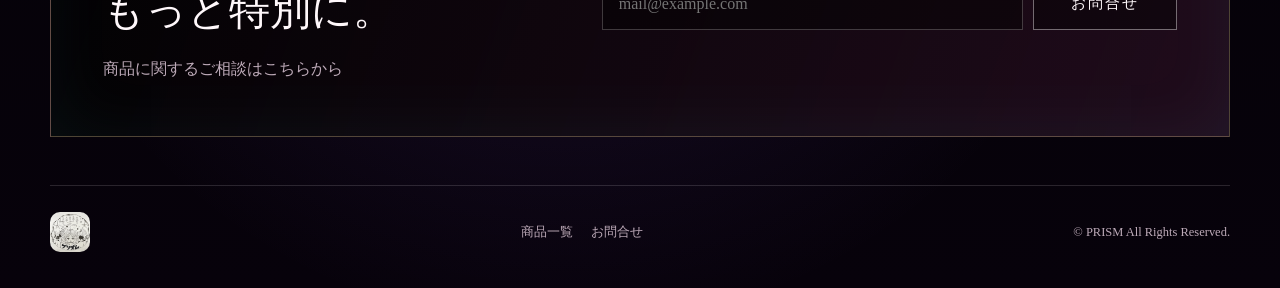
==== commit 60160d5a: "Update PRISM storefront: new logo, hero image, accordion products, contact section - Replace text lo" ====
--- a/index.html
+++ b/index.html
@@ -6,7 +6,7 @@
     <title>PRISM | Salon Hair Care</title>
     <meta
       name="description"
-      content="美容サロン発のオリジナルヘアケアブランドPRISMのECサイト雰囲気プロトタイプ。"
+      content="美容サロン発のオリジナルヘアケアブランドPRISMのECサイト。"
     />
     <link rel="stylesheet" href="styles.css" />
   </head>
@@ -27,20 +27,16 @@
 
     <header class="site-header">
       <a class="brand" href="#top" aria-label="PRISM ホーム">
-        <span>PRISM</span>
-        <small>プリズム</small>
+        <img
+          src="LINE_ALBUM_𝕡𝕣𝕚𝕤𝕞 𝕨𝕠𝕣𝕝𝕕_260618_1.jpg"
+          alt="PRISM ロゴ"
+          class="brand-logo"
+        />
       </a>
       <nav class="desktop-nav" aria-label="メインナビゲーション">
         <a href="#products">商品一覧</a>
-        <a href="#story">ブランドストーリー</a>
-        <a href="#quality">こだわり</a>
-        <a href="#news">お知らせ</a>
+        <a href="#contact">お問合せ</a>
       </nav>
-      <div class="header-actions" aria-label="仮の購入導線">
-        <a href="#products" aria-label="検索">⌕</a>
-        <a href="#newsletter" aria-label="アカウント">♙</a>
-        <a href="#products" aria-label="カート">◇</a>
-      </div>
     </header>
 
     <main id="top">
@@ -54,15 +50,15 @@
           </p>
           <div class="hero-buttons">
             <a class="primary-button" href="#products">商品一覧を見る</a>
-            <a class="ghost-button" href="#story">世界観を知る</a>
+            <a class="ghost-button" href="#contact">お問合せ</a>
           </div>
         </div>
 
         <div class="hero-art" aria-label="PRISMの世界観イメージ">
           <img
-            class="hero-illustration hero-illustration-main"
-            src="LINE_ALBUM_𝕡𝕣𝕚𝕤𝕞 𝕨𝕠𝕣𝕝𝕕_260610_17.jpg"
-            alt="PRISMヘアメイクのオリジナルロゴイラスト"
+            class="hero-illustration"
+            src="hiro.jpg"
+            alt="PRISMの世界観イラスト"
           />
         </div>
       </section>
@@ -70,213 +66,173 @@
       <section id="products" class="section-shell products-section">
         <div class="section-heading">
           <p class="eyebrow">PRODUCTS</p>
-          <h2>髪も心も、ときめくらせる魔法。</h2>
-          <p>
-            正式な商品説明が入るまでの仮ラインナップです。サロン販売らしい上質感と、
-            PRISMらしい遊び心を並べています。
-          </p>
+          <h2>髪も心も、ときめく魔法。</h2>
         </div>
 
-        <div class="product-grid">
-          <article class="product-card">
-            <img src="LINE_ALBUM_𝕡𝕣𝕚𝕤𝕞 𝕨𝕠𝕣𝕝𝕕_260610_1.jpg" alt="PRISM シャンプー ブルー" />
-            <p class="category">SHAMPOO</p>
-            <h3>プリズム シャンプー ブルー</h3>
-            <p>濃密な泡で洗い上げ、うるおいを守りながらすっきり整える。</p>
-            <strong>450mL / ¥4,860</strong>
-            <a href="#newsletter">購入する</a>
-          </article>
-
-          <article class="product-card">
-            <img src="LINE_ALBUM_𝕡𝕣𝕚𝕤𝕞 𝕨𝕠𝕣𝕝𝕕_260610_2.jpg" alt="PRISM シャンプー ピンク" />
-            <p class="category">SHAMPOO</p>
-            <h3>プリズム シャンプー ローズ</h3>
-            <p>カラー後の髪をやさしく包み、まとまりのある指通りへ。</p>
-            <strong>450mL / ¥4,980</strong>
-            <a href="#newsletter">購入する</a>
-          </article>
-
-          <article class="product-card">
-            <img src="LINE_ALBUM_𝕡𝕣𝕚𝕤𝕞 𝕨𝕠𝕣𝕝𝕕_260610_3.jpg" alt="PRISM シャンプー ライト" />
-            <p class="category">SHAMPOO</p>
-            <h3>プリズム シャンプー ミルキー</h3>
-            <p>乾燥しがちな髪にツヤを足し、軽やかにまとまる洗い心地。</p>
-            <strong>450mL / ¥4,620</strong>
-            <a href="#newsletter">購入する</a>
-          </article>
-
-          <article class="product-card">
-            <img src="LINE_ALBUM_𝕡𝕣𝕚𝕤𝕞 𝕨𝕠𝕣𝕝𝕕_260610_4.jpg" alt="PRISM シャンプー パール" />
-            <p class="category">SHAMPOO</p>
-            <h3>プリズム シャンプー パール</h3>
-            <p>サロン帰りのようななめらかさを、毎日のバスタイムに。</p>
-            <strong>450mL / ¥5,200</strong>
-            <a href="#newsletter">購入する</a>
-          </article>
-
-          <article class="product-card">
-            <img src="LINE_ALBUM_𝕡𝕣𝕚𝕤𝕞 𝕨𝕠𝕣𝕝𝕕_260610_5.jpg" alt="PRISM トリートメント フローラル" />
-            <p class="category">TREATMENT</p>
-            <h3>プリズム トリートメント フローラル</h3>
-            <p>補修成分が髪の芯まで浸透し、しっとりまとまる質感へ。</p>
-            <strong>450g / ¥5,680</strong>
-            <a href="#newsletter">購入する</a>
-          </article>
-
-          <article class="product-card">
-            <img src="LINE_ALBUM_𝕡𝕣𝕚𝕤𝕞 𝕨𝕠𝕣𝕝𝕕_260610_6.jpg" alt="PRISM トリートメント ルミナス" />
-            <p class="category">TREATMENT</p>
-            <h3>プリズム トリートメント ルミナス</h3>
-            <p>カラーの美しさを守りながら、毛先までやわらかく整える。</p>
-            <strong>450g / ¥5,940</strong>
-            <a href="#newsletter">購入する</a>
-          </article>
-
-          <article class="product-card">
-            <img src="LINE_ALBUM_𝕡𝕣𝕚𝕤𝕞 𝕨𝕠𝕣𝕝𝕕_260610_7.jpg" alt="PRISM ヘアミスト" />
-            <p class="category">HAIR MIST</p>
-            <h3>プリズム ヘアミスト</h3>
-            <p>うるおいをチャージし、朝も夜も軽やかな香りをまとう。</p>
-            <strong>150mL / ¥3,300</strong>
-            <a href="#newsletter">購入する</a>
-          </article>
-
-          <article class="product-card">
-            <img src="LINE_ALBUM_𝕡𝕣𝕚𝕤𝕞 𝕨𝕠𝕣𝕝𝕕_260610_8.jpg" alt="PRISM ヘアオイル" />
-            <p class="category">HAIR OIL</p>
-            <h3>プリズム ヘアオイル</h3>
-            <p>ツヤをプラスし、ダメージから髪を守る軽やかなオイル。</p>
-            <strong>100mL / ¥3,980</strong>
-            <a href="#newsletter">購入する</a>
-          </article>
-
-          <article class="product-card">
-            <img src="LINE_ALBUM_𝕡𝕣𝕚𝕤𝕞 𝕨𝕠𝕣𝕝𝕕_260610_9.jpg" alt="PRISM トリートメント パープル" />
-            <p class="category">TREATMENT</p>
-            <h3>プリズム トリートメント パープル</h3>
-            <p>ブリーチ毛やハイトーンに、やわらかなまとまりと輝きを。</p>
-            <strong>450g / ¥5,860</strong>
-            <a href="#newsletter">購入する</a>
-          </article>
-
-          <article class="product-card">
-            <img src="LINE_ALBUM_𝕡𝕣𝕚𝕤𝕞 𝕨𝕠𝕣𝕝𝕕_260610_10.jpg" alt="PRISM ヘアマスク" />
-            <p class="category">HAIR MASK</p>
-            <h3>プリズム ヘアマスク</h3>
-            <p>週末の集中補修に。サロン品質のうるおいをぎゅっと閉じ込める。</p>
-            <strong>240g / ¥6,200</strong>
-            <a href="#newsletter">購入する</a>
-          </article>
-
-          <article class="product-card">
-            <img src="LINE_ALBUM_𝕡𝕣𝕚𝕤𝕞 𝕨𝕠𝕣𝕝𝕕_260610_11.jpg" alt="PRISM ヘアバーム" />
-            <p class="category">HAIR BALM</p>
-            <h3>プリズム ヘアバーム</h3>
-            <p>束感とツヤをキープしながら、毛先にニュアンスをつくる。</p>
-            <strong>80g / ¥3,600</strong>
-            <a href="#newsletter">購入する</a>
-          </article>
-
-          <article class="product-card">
-            <img src="LINE_ALBUM_𝕡𝕣𝕚𝕤𝕞 𝕨𝕠𝕣𝕝𝕕_260610_12.jpg" alt="PRISM ナイトミルク" />
-            <p class="category">NIGHT MILK</p>
-            <h3>プリズム ナイトミルク</h3>
-            <p>眠る前の髪にうるおいを与え、翌朝のまとまりをサポート。</p>
-            <strong>120mL / ¥4,400</strong>
-            <a href="#newsletter">購入する</a>
-          </article>
-
-          <article class="product-card">
-            <img src="LINE_ALBUM_𝕡𝕣𝕚𝕤𝕞 𝕨𝕠𝕣𝕝𝕕_260610_13.jpg" alt="PRISM スカルプミスト" />
-            <p class="category">SCALP MIST</p>
-            <h3>プリズム スカルプミスト</h3>
-            <p>頭皮をすっきり整え、香りと清涼感で気分までリセット。</p>
-            <strong>150mL / ¥3,520</strong>
-            <a href="#newsletter">購入する</a>
-          </article>
-
-          <article class="product-card">
-            <img src="LINE_ALBUM_𝕡𝕣𝕚𝕤𝕞 𝕨𝕠𝕣𝕝𝕕_260610_14.jpg" alt="PRISM カラーケア" />
-            <p class="category">COLOR CARE</p>
-            <h3>プリズム カラーケアセラム</h3>
-            <p>色落ちが気になる髪に、透明感とツヤを重ねる集中ケア。</p>
-            <strong>100mL / ¥4,180</strong>
-            <a href="#newsletter">購入する</a>
-          </article>
-
-          <article class="product-card">
-            <img src="LINE_ALBUM_𝕡𝕣𝕚𝕤𝕞 𝕨𝕠𝕣𝕝𝕕_260610_15.jpg" alt="PRISM グロススプレー" />
-            <p class="category">GLOSS SPRAY</p>
-            <h3>プリズム グロススプレー</h3>
-            <p>仕上げにひと吹き。光を受けてきらめくツヤ髪へ。</p>
-            <strong>120mL / ¥3,740</strong>
-            <a href="#newsletter">購入する</a>
-          </article>
-
-          <article class="product-card">
-            <img src="LINE_ALBUM_𝕡𝕣𝕚𝕤𝕞 𝕨𝕠𝕣𝕝𝕕_260610_16.jpg" alt="PRISM リペアクリーム" />
-            <p class="category">REPAIR CREAM</p>
-            <h3>プリズム リペアクリーム</h3>
-            <p>広がりをおさえ、しっとりとした毛先へ導くデイリーケア。</p>
-            <strong>180g / ¥4,950</strong>
-            <a href="#newsletter">購入する</a>
-          </article>
+        <details class="product-group">
+          <summary>SHAMPOO</summary>
+          <div class="product-grid">
+            <article class="product-card" data-category="SHAMPOO" data-desc="濃密な泡で洗い上げ、うるおいを守りながらすっきり整える。" data-price="450mL / ¥4,860">
+              <img src="LINE_ALBUM_𝕡𝕣𝕚𝕤𝕞 𝕨𝕠𝕣𝕝𝕕_260610_1.jpg" alt="PRISM シャンプー ブルー" />
+              <h3>プリズム シャンプー ブルー</h3>
+              <div class="card-actions">
+                <button class="detail-button" type="button">詳細を見る</button>
+                <a class="buy-button" href="#contact">購入する</a>
+              </div>
+            </article>
+            <article class="product-card" data-category="SHAMPOO" data-desc="カラー後の髪をやさしく包み、まとまりのある指通りへ。" data-price="450mL / ¥4,980">
+              <img src="LINE_ALBUM_𝕡𝕣𝕚𝕤𝕞 𝕨𝕠𝕣𝕝𝕕_260610_2.jpg" alt="PRISM シャンプー ピンク" />
+              <h3>プリズム シャンプー ローズ</h3>
+              <div class="card-actions">
+                <button class="detail-button" type="button">詳細を見る</button>
+                <a class="buy-button" href="#contact">購入する</a>
+              </div>
+            </article>
+            <article class="product-card" data-category="SHAMPOO" data-desc="乾燥しがちな髪にツヤを足し、軽やかにまとまる洗い心地。" data-price="450mL / ¥4,620">
+              <img src="LINE_ALBUM_𝕡𝕣𝕚𝕤𝕞 𝕨𝕠𝕣𝕝𝕕_260610_3.jpg" alt="PRISM シャンプー ライト" />
+              <h3>プリズム シャンプー ミルキー</h3>
+              <div class="card-actions">
+                <button class="detail-button" type="button">詳細を見る</button>
+                <a class="buy-button" href="#contact">購入する</a>
+              </div>
+            </article>
+            <article class="product-card" data-category="SHAMPOO" data-desc="サロン帰りのようななめらかさを、毎日のバスタイムに。" data-price="450mL / ¥5,200">
+              <img src="LINE_ALBUM_𝕡𝕣𝕚𝕤𝕞 𝕨𝕠𝕣𝕝𝕕_260610_4.jpg" alt="PRISM シャンプー パール" />
+              <h3>プリズム シャンプー パール</h3>
+              <div class="card-actions">
+                <button class="detail-button" type="button">詳細を見る</button>
+                <a class="buy-button" href="#contact">購入する</a>
+              </div>
+            </article>
+          </div>
+        </details>
+
+        <details class="product-group">
+          <summary>TREATMENT</summary>
+          <div class="product-grid">
+            <article class="product-card" data-category="TREATMENT" data-desc="補修成分が髪の芯まで浸透し、しっとりまとまる質感へ。" data-price="450g / ¥5,680">
+              <img src="LINE_ALBUM_𝕡𝕣𝕚𝕤𝕞 𝕨𝕠𝕣𝕝𝕕_260610_5.jpg" alt="PRISM トリートメント フローラル" />
+              <h3>プリズム トリートメント フローラル</h3>
+              <div class="card-actions">
+                <button class="detail-button" type="button">詳細を見る</button>
+                <a class="buy-button" href="#contact">購入する</a>
+              </div>
+            </article>
+            <article class="product-card" data-category="TREATMENT" data-desc="カラーの美しさを守りながら、毛先までやわらかく整える。" data-price="450g / ¥5,940">
+              <img src="LINE_ALBUM_𝕡𝕣𝕚𝕤𝕞 𝕨𝕠𝕣𝕝𝕕_260610_6.jpg" alt="PRISM トリートメント ルミナス" />
+              <h3>プリズム トリートメント ルミナス</h3>
+              <div class="card-actions">
+                <button class="detail-button" type="button">詳細を見る</button>
+                <a class="buy-button" href="#contact">購入する</a>
+              </div>
+            </article>
+            <article class="product-card" data-category="TREATMENT" data-desc="ブリーチ毛やハイトーンに、やわらかなまとまりと輝きを。" data-price="450g / ¥5,860">
+              <img src="LINE_ALBUM_𝕡𝕣𝕚𝕤𝕞 𝕨𝕠𝕣𝕝𝕕_260610_9.jpg" alt="PRISM トリートメント パープル" />
+              <h3>プリズム トリートメント パープル</h3>
+              <div class="card-actions">
+                <button class="detail-button" type="button">詳細を見る</button>
+                <a class="buy-button" href="#contact">購入する</a>
+              </div>
+            </article>
+          </div>
+        </details>
+
+        <details class="product-group">
+          <summary>MIST &amp; OIL</summary>
+          <div class="product-grid">
+            <article class="product-card" data-category="HAIR MIST" data-desc="うるおいをチャージし、朝も夜も軽やかな香りをまとう。" data-price="150mL / ¥3,300">
+              <img src="LINE_ALBUM_𝕡𝕣𝕚𝕤𝕞 𝕨𝕠𝕣𝕝𝕕_260610_7.jpg" alt="PRISM ヘアミスト" />
+              <h3>プリズム ヘアミスト</h3>
+              <div class="card-actions">
+                <button class="detail-button" type="button">詳細を見る</button>
+                <a class="buy-button" href="#contact">購入する</a>
+              </div>
+            </article>
+            <article class="product-card" data-category="HAIR OIL" data-desc="ツヤをプラスし、ダメージから髪を守る軽やかなオイル。" data-price="100mL / ¥3,980">
+              <img src="LINE_ALBUM_𝕡𝕣𝕚𝕤𝕞 𝕨𝕠𝕣𝕝𝕕_260610_8.jpg" alt="PRISM ヘアオイル" />
+              <h3>プリズム ヘアオイル</h3>
+              <div class="card-actions">
+                <button class="detail-button" type="button">詳細を見る</button>
+                <a class="buy-button" href="#contact">購入する</a>
+              </div>
+            </article>
+            <article class="product-card" data-category="SCALP MIST" data-desc="頭皮をすっきり整え、香りと清涼感で気分までリセット。" data-price="150mL / ¥3,520">
+              <img src="LINE_ALBUM_𝕡𝕣𝕚𝕤𝕞 𝕨𝕠𝕣𝕝𝕕_260610_13.jpg" alt="PRISM スカルプミスト" />
+              <h3>プリズム スカルプミスト</h3>
+              <div class="card-actions">
+                <button class="detail-button" type="button">詳細を見る</button>
+                <a class="buy-button" href="#contact">購入する</a>
+              </div>
+            </article>
+            <article class="product-card" data-category="GLOSS SPRAY" data-desc="仕上げにひと吹き。光を受けてきらめくツヤ髪へ。" data-price="120mL / ¥3,740">
+              <img src="LINE_ALBUM_𝕡𝕣𝕚𝕤𝕞 𝕨𝕠𝕣𝕝𝕕_260610_15.jpg" alt="PRISM グロススプレー" />
+              <h3>プリズム グロススプレー</h3>
+              <div class="card-actions">
+                <button class="detail-button" type="button">詳細を見る</button>
+                <a class="buy-button" href="#contact">購入する</a>
+              </div>
+            </article>
+          </div>
+        </details>
+
+        <details class="product-group">
+          <summary>SPECIAL CARE</summary>
+          <div class="product-grid">
+            <article class="product-card" data-category="HAIR MASK" data-desc="週末の集中補修に。サロン品質のうるおいをぎゅっと閉じ込める。" data-price="240g / ¥6,200">
+              <img src="LINE_ALBUM_𝕡𝕣𝕚𝕤𝕞 𝕨𝕠𝕣𝕝𝕕_260610_10.jpg" alt="PRISM ヘアマスク" />
+              <h3>プリズム ヘアマスク</h3>
+              <div class="card-actions">
+                <button class="detail-button" type="button">詳細を見る</button>
+                <a class="buy-button" href="#contact">購入する</a>
+              </div>
+            </article>
+            <article class="product-card" data-category="HAIR BALM" data-desc="束感とツヤをキープしながら、毛先にニュアンスをつくる。" data-price="80g / ¥3,600">
+              <img src="LINE_ALBUM_𝕡𝕣𝕚𝕤𝕞 𝕨𝕠𝕣𝕝𝕕_260610_11.jpg" alt="PRISM ヘアバーム" />
+              <h3>プリズム ヘアバーム</h3>
+              <div class="card-actions">
+                <button class="detail-button" type="button">詳細を見る</button>
+                <a class="buy-button" href="#contact">購入する</a>
+              </div>
+            </article>
+            <article class="product-card" data-category="NIGHT MILK" data-desc="眠る前の髪にうるおいを与え、翌朝のまとまりをサポート。" data-price="120mL / ¥4,400">
+              <img src="LINE_ALBUM_𝕡𝕣𝕚𝕤𝕞 𝕨𝕠𝕣𝕝𝕕_260610_12.jpg" alt="PRISM ナイトミルク" />
+              <h3>プリズム ナイトミルク</h3>
+              <div class="card-actions">
+                <button class="detail-button" type="button">詳細を見る</button>
+                <a class="buy-button" href="#contact">購入する</a>
+              </div>
+            </article>
+            <article class="product-card" data-category="COLOR CARE" data-desc="色落ちが気になる髪に、透明感とツヤを重ねる集中ケア。" data-price="100mL / ¥4,180">
+              <img src="LINE_ALBUM_𝕡𝕣𝕚𝕤𝕞 𝕨𝕠𝕣𝕝𝕕_260610_14.jpg" alt="PRISM カラーケア" />
+              <h3>プリズム カラーケアセラム</h3>
+              <div class="card-actions">
+                <button class="detail-button" type="button">詳細を見る</button>
+                <a class="buy-button" href="#contact">購入する</a>
+              </div>
+            </article>
+            <article class="product-card" data-category="REPAIR CREAM" data-desc="広がりをおさえ、しっとりとした毛先へ導くデイリーケア。" data-price="180g / ¥4,950">
+              <img src="LINE_ALBUM_𝕡𝕣𝕚𝕤𝕞 𝕨𝕠𝕣𝕝𝕕_260610_16.jpg" alt="PRISM リペアクリーム" />
+              <h3>プリズム リペアクリーム</h3>
+              <div class="card-actions">
+                <button class="detail-button" type="button">詳細を見る</button>
+                <a class="buy-button" href="#contact">購入する</a>
+              </div>
+            </article>
+          </div>
+        </details>
+      </section>
+
+      <section id="contact" class="section-shell contact-section">
+        <div>
+          <p class="eyebrow">CONTACT</p>
+          <h2>あなたの毎日を、<br />もっと特別に。</h2>
+          <p>商品に関するご相談はこちらから</p>
         </div>
-      </section>
-
-      <section id="story" class="section-shell story-section">
-        <div class="story-copy">
-          <p class="eyebrow">BRAND MOOD</p>
-          <h2>手描きの魔法を、サロン品質の毎日に。</h2>
-          <p>
-            PRISMは、かわいいだけでは終わらないヘアケアブランド。黒の奥に浮かぶ
-            ネオンカラー、猫や花、リボンの手描きモチーフを重ねて、髪を整える時間を
-            少しだけ特別な儀式に変えます。
-          </p>
-        </div>
-        <div class="story-panel">
-          <p class="panel-label">SALON ORIGINAL</p>
-          <p>
-            オリジナルロゴの手描き感を主役に、商品そのものは小さく整列させて
-            サロンECらしい見やすさを残しています。
-          </p>
-        </div>
-      </section>
-
-      <section id="quality" class="section-shell quality-section">
-        <div class="quality-card">
-          <span>01</span>
-          <h3>ダメージ補修</h3>
-          <p>乾燥やカラーによるパサつきを包み、指通りのよい髪へ。</p>
-        </div>
-        <div class="quality-card">
-          <span>02</span>
-          <h3>うるおい保湿</h3>
-          <p>しっとり感は残しながら、重たくなりすぎない質感に。</p>
-        </div>
-        <div class="quality-card">
-          <span>03</span>
-          <h3>カラーケア</h3>
-          <p>色のニュアンスを楽しむ髪を、毎日のケアでサポート。</p>
-        </div>
-        <div class="quality-card">
-          <span>04</span>
-          <h3>魅惑の香り</h3>
-          <p>サロン帰りの余韻をまとう、甘くミステリアスな香調。</p>
-        </div>
-      </section>
-
-      <section id="newsletter" class="section-shell newsletter-section">
-        <div>
-          <p class="eyebrow">NEWSLETTER</p>
-          <h2>あなたの毎日を、もっと特別に。</h2>
-          <p>新商品や限定情報を、世界観ごとお届けします。</p>
-        </div>
-        <form class="newsletter-form">
+        <form class="contact-form">
           <label for="mail">メールアドレス</label>
           <div>
             <input id="mail" type="email" placeholder="mail@example.com" />
-            <button type="button">登録する</button>
+            <button type="button">お問合せ</button>
           </div>
         </form>
       </section>
@@ -284,16 +240,77 @@
 
     <footer class="site-footer">
       <a class="brand" href="#top" aria-label="PRISM ホーム">
-        <span>PRISM</span>
-        <small>プリズム</small>
+        <img
+          src="LINE_ALBUM_𝕡𝕣𝕚𝕤𝕞 𝕨𝕠𝕣𝕝𝕕_260618_1.jpg"
+          alt="PRISM ロゴ"
+          class="brand-logo"
+        />
       </a>
       <div class="footer-links">
         <a href="#products">商品一覧</a>
-        <a href="#story">ブランドストーリー</a>
-        <a href="#quality">成分へのこだわり</a>
-        <a href="#newsletter">お問い合わせ</a>
+        <a href="#contact">お問合せ</a>
       </div>
-      <p>© PRISM All Rights Reserved.</p>
+      <p>&copy; PRISM All Rights Reserved.</p>
     </footer>
+
+    <div class="hero-lightbox" id="heroLightbox">
+      <img src="hiro.jpg" alt="PRISMの世界観イラスト" />
+    </div>
+
+    <div class="product-modal-overlay" id="productModal">
+      <div class="product-modal">
+        <button class="modal-close" type="button" aria-label="閉じる">&times;</button>
+        <img id="modalImg" src="" alt="" />
+        <p class="modal-category" id="modalCategory"></p>
+        <h3 id="modalTitle"></h3>
+        <p class="modal-desc" id="modalDesc"></p>
+        <strong id="modalPrice"></strong>
+        <a class="primary-button modal-buy" href="#contact">購入する</a>
+      </div>
+    </div>
+
+    <script>
+      (function () {
+        var modal = document.getElementById("productModal");
+        var modalImg = document.getElementById("modalImg");
+        var modalCategory = document.getElementById("modalCategory");
+        var modalTitle = document.getElementById("modalTitle");
+        var modalDesc = document.getElementById("modalDesc");
+        var modalPrice = document.getElementById("modalPrice");
+
+        var heroImg = document.querySelector(".hero-illustration");
+        var heroLightbox = document.getElementById("heroLightbox");
+        heroImg.addEventListener("click", function () {
+          heroLightbox.classList.add("active");
+        });
+        heroLightbox.addEventListener("click", function () {
+          heroLightbox.classList.remove("active");
+        });
+
+        document.querySelectorAll(".detail-button").forEach(function (btn) {
+          btn.addEventListener("click", function () {
+            var card = this.closest(".product-card");
+            var img = card.querySelector("img");
+            modalImg.src = img.src;
+            modalImg.alt = img.alt;
+            modalCategory.textContent = card.dataset.category;
+            modalTitle.textContent = card.querySelector("h3").textContent;
+            modalDesc.textContent = card.dataset.desc;
+            modalPrice.textContent = card.dataset.price;
+            modal.classList.add("active");
+          });
+        });
+
+        modal.querySelector(".modal-close").addEventListener("click", function () {
+          modal.classList.remove("active");
+        });
+
+        modal.addEventListener("click", function (e) {
+          if (e.target === modal) {
+            modal.classList.remove("active");
+          }
+        });
+      })();
+    </script>
   </body>
 </html>
--- a/styles.css
+++ b/styles.css
@@ -127,7 +127,7 @@
     190px 190px,
     260px 260px,
     330px 330px;
-  animation: shimmer 7s steps(5, end) infinite;
+  /* static dots — no animation */
 }
 
 .bubble-field {
@@ -229,24 +229,16 @@
 }
 
 .brand {
-  display: inline-grid;
-  gap: 2px;
+  display: inline-flex;
+  align-items: center;
   min-width: max-content;
 }
 
-.brand span {
-  font-size: clamp(1.8rem, 3vw, 3rem);
-  line-height: 0.9;
-  letter-spacing: 0.08em;
-  text-shadow:
-    0 0 18px rgba(255, 47, 154, 0.46),
-    0 0 30px rgba(88, 234, 255, 0.22);
-}
-
-.brand small {
-  color: var(--muted);
-  font-size: 0.75rem;
-  letter-spacing: 0.28em;
+.brand-logo {
+  height: clamp(40px, 6vw, 56px);
+  width: auto;
+  border-radius: 10px;
+  object-fit: contain;
 }
 
 .desktop-nav {
@@ -279,35 +271,6 @@
   transform: scaleX(1);
 }
 
-.header-actions {
-  display: flex;
-  align-items: center;
-  gap: 10px;
-}
-
-.header-actions a {
-  display: grid;
-  width: 36px;
-  height: 36px;
-  place-items: center;
-  border: 1px solid rgba(255, 248, 251, 0.24);
-  background: rgba(0, 0, 0, 0.42);
-  color: var(--text);
-  font-family: Arial, sans-serif;
-  font-size: 1.28rem;
-  line-height: 1;
-  transition:
-    border-color 180ms ease,
-    box-shadow 180ms ease,
-    transform 180ms ease;
-}
-
-.header-actions a:hover {
-  border-color: rgba(255, 47, 154, 0.8);
-  box-shadow: 0 0 18px rgba(255, 47, 154, 0.28);
-  transform: translateY(-2px);
-}
-
 .section-shell {
   width: min(100% - 40px, var(--max));
   margin: 0 auto;
@@ -315,7 +278,7 @@
 
 .hero {
   display: grid;
-  grid-template-columns: minmax(0, 0.82fr) minmax(360px, 1.18fr);
+  grid-template-columns: minmax(0, 1fr) minmax(280px, 0.8fr);
   gap: 34px;
   min-height: calc(100svh - 94px);
   padding: 56px 0 70px;
@@ -338,16 +301,15 @@
 
 .hero h1,
 .section-heading h2,
-.story-copy h2,
-.newsletter-section h2 {
+.contact-section h2 {
   margin: 0;
   font-weight: 400;
   line-height: 1.26;
 }
 
 .hero h1 {
-  max-width: 10em;
-  font-size: clamp(3.1rem, 7.5vw, 6.8rem);
+  max-width: 14em;
+  font-size: clamp(2.4rem, 5.2vw, 4.6rem);
   text-shadow:
     0 0 20px rgba(255, 47, 154, 0.42),
     0 0 44px rgba(88, 234, 255, 0.22);
@@ -359,9 +321,7 @@
 
 .hero-lead,
 .section-heading p,
-.story-copy p,
-.newsletter-section p,
-.quality-card p,
+.contact-section p,
 .product-card p {
   color: var(--muted);
   line-height: 1.95;
@@ -382,8 +342,8 @@
 
 .primary-button,
 .ghost-button,
-.product-card a,
-.newsletter-form button {
+.buy-button,
+.contact-form button {
   display: inline-flex;
   min-height: 48px;
   align-items: center;
@@ -416,8 +376,8 @@
 
 .primary-button:hover,
 .ghost-button:hover,
-.product-card a:hover,
-.newsletter-form button:hover {
+.buy-button:hover,
+.contact-form button:hover {
   border-color: var(--cyan);
   box-shadow:
     0 0 24px rgba(88, 234, 255, 0.22),
@@ -426,62 +386,55 @@
 }
 
 .hero-art {
-  position: relative;
-  min-height: 520px;
-  isolation: isolate;
-}
-
-.hero-art::before {
-  position: absolute;
-  inset: 9% -2% 0 7%;
-  z-index: -1;
-  content: "";
-  border: 1px solid rgba(255, 225, 168, 0.26);
-  background:
-    radial-gradient(circle at 30% 20%, rgba(255, 47, 154, 0.2), transparent 34%),
-    radial-gradient(circle at 78% 38%, rgba(88, 234, 255, 0.2), transparent 38%),
-    rgba(1, 1, 2, 0.74);
-  box-shadow:
-    inset 0 0 64px rgba(255, 47, 154, 0.16),
-    0 0 70px rgba(88, 234, 255, 0.08);
-  clip-path: polygon(7% 0, 100% 4%, 94% 91%, 0 100%, 2% 18%);
-}
-
-.hero-art::after {
-  position: absolute;
-  inset: 2% 0 8% 12%;
-  z-index: 0;
-  content: "";
-  border: 1px solid rgba(88, 234, 255, 0.18);
-  background-image:
-    linear-gradient(120deg, transparent 42%, rgba(255, 47, 154, 0.12) 43%, transparent 48%),
-    linear-gradient(40deg, transparent 48%, rgba(88, 234, 255, 0.1) 49%, transparent 54%);
-  filter: drop-shadow(0 0 22px rgba(88, 234, 255, 0.18));
-  animation: neonPulse 4s ease-in-out infinite;
-  clip-path: polygon(0 12%, 92% 0, 100% 72%, 58% 100%, 6% 84%);
+  display: flex;
+  align-items: center;
+  justify-content: center;
 }
 
 .hero-illustration {
-  position: absolute;
-  z-index: 1;
+  width: 100%;
+  max-height: 78vh;
+  object-fit: contain;
   border: 1px solid rgba(255, 225, 168, 0.28);
-  object-fit: cover;
-  opacity: 0.9;
   filter: saturate(1.2) contrast(1.06);
   box-shadow:
     0 26px 52px rgba(0, 0, 0, 0.62),
     0 0 38px rgba(255, 47, 154, 0.18),
     0 0 58px rgba(88, 234, 255, 0.12);
-}
-
-.hero-illustration-main {
-  top: 3%;
-  left: 50%;
-  width: min(88%, 640px);
-  aspect-ratio: 1.45 / 1;
-  border-radius: 0;
-  transform: translateX(-50%);
-  animation: hoverSlow 8s ease-in-out infinite;
+  cursor: pointer;
+}
+
+.hero-lightbox {
+  position: fixed;
+  inset: 0;
+  z-index: 100;
+  display: flex;
+  align-items: center;
+  justify-content: center;
+  background: rgba(0, 0, 0, 0.88);
+  backdrop-filter: blur(10px);
+  opacity: 0;
+  pointer-events: none;
+  cursor: pointer;
+  transition: opacity 280ms ease;
+}
+
+.hero-lightbox.active {
+  opacity: 1;
+  pointer-events: auto;
+}
+
+.hero-lightbox img {
+  max-width: 90vw;
+  max-height: 90vh;
+  object-fit: contain;
+  box-shadow: 0 0 60px rgba(255, 47, 154, 0.2), 0 0 100px rgba(88, 234, 255, 0.1);
+  transform: scale(0.92);
+  transition: transform 280ms ease;
+}
+
+.hero-lightbox.active img {
+  transform: scale(1);
 }
 
 .products-section {
@@ -494,29 +447,80 @@
   text-align: center;
 }
 
-.section-heading h2,
-.story-copy h2,
-.newsletter-section h2 {
-  font-size: clamp(2rem, 4.6vw, 4.2rem);
+.section-heading h2 {
+  font-size: clamp(1.8rem, 3.6vw, 3.2rem);
+  white-space: nowrap;
+}
+
+.contact-section h2 {
+  font-size: clamp(1.6rem, 3.2vw, 2.8rem);
 }
 
 .section-heading p {
   margin: 18px auto 0;
   max-width: 620px;
+}
+
+.product-group {
+  max-width: 900px;
+  margin: 0 auto 12px;
+  border: 1px solid var(--line);
+  background: rgba(0, 0, 0, 0.3);
+}
+
+.product-group summary {
+  display: flex;
+  align-items: center;
+  justify-content: space-between;
+  padding: 16px 24px;
+  color: var(--gold);
+  font-family: "Times New Roman", serif;
+  font-size: 0.92rem;
+  letter-spacing: 0.22em;
+  cursor: pointer;
+  list-style: none;
+  user-select: none;
+  border-bottom: 1px solid transparent;
+  transition: border-color 180ms ease, background 180ms ease;
+}
+
+.product-group summary::-webkit-details-marker {
+  display: none;
+}
+
+.product-group summary::after {
+  content: "+";
+  font-size: 1.4rem;
+  color: var(--muted);
+  transition: transform 200ms ease;
+}
+
+.product-group[open] summary::after {
+  content: "−";
+}
+
+.product-group summary:hover {
+  background: rgba(255, 47, 154, 0.06);
+}
+
+.product-group[open] summary {
+  border-bottom: 1px solid var(--line);
+}
+
+.product-group .product-grid {
+  padding: clamp(10px, 2vw, 18px);
 }
 
 .product-grid {
   display: grid;
   grid-template-columns: repeat(3, minmax(0, 1fr));
   gap: clamp(6px, 1.25vw, 14px);
-  max-width: 900px;
-  margin: 0 auto;
 }
 
 .product-card {
   position: relative;
-  display: grid;
-  min-height: 100%;
+  display: flex;
+  flex-direction: column;
   padding: clamp(6px, 1.1vw, 10px);
   border: 1px solid var(--line);
   background:
@@ -563,128 +567,55 @@
   filter: saturate(1.06);
 }
 
-.product-card .category {
-  margin: clamp(7px, 1.2vw, 11px) 0 4px;
-  color: var(--rose);
-  font-family: "Times New Roman", serif;
-  font-size: clamp(0.48rem, 1.8vw, 0.68rem);
-  letter-spacing: 0.16em;
-}
-
 .product-card h3 {
-  min-height: 2.8em;
-  margin: 0;
+  margin: clamp(8px, 1.2vw, 12px) 0 0;
   font-size: clamp(0.66rem, 2.15vw, 1.02rem);
   font-weight: 400;
   line-height: 1.42;
 }
 
-.product-card p:not(.category) {
-  min-height: 5.5em;
-  margin: clamp(5px, 1vw, 8px) 0 0;
-  font-size: clamp(0.55rem, 1.8vw, 0.76rem);
-  line-height: 1.55;
-}
-
-.product-card strong {
-  display: block;
-  margin-top: clamp(6px, 1vw, 10px);
+.card-actions {
+  display: grid;
+  grid-template-columns: 1fr 1fr;
+  gap: clamp(4px, 0.8vw, 8px);
+  margin-top: auto;
+  padding-top: clamp(8px, 1.2vw, 12px);
+}
+
+.detail-button {
+  display: inline-flex;
+  align-items: center;
+  justify-content: center;
+  min-height: clamp(28px, 6.5vw, 38px);
+  border: 1px solid rgba(255, 248, 251, 0.42);
+  background: rgba(0, 0, 0, 0.42);
   color: var(--text);
-  font-weight: 400;
-  font-size: clamp(0.58rem, 1.9vw, 0.86rem);
-  letter-spacing: 0.04em;
-}
-
-.product-card a {
-  width: 100%;
-  min-height: clamp(26px, 6.5vw, 36px);
-  margin-top: clamp(7px, 1.2vw, 11px);
-  font-size: clamp(0.56rem, 1.9vw, 0.76rem);
-  letter-spacing: 0.08em;
-}
-
-.story-section {
-  display: grid;
-  grid-template-columns: 0.75fr 1.25fr;
-  gap: 34px;
-  padding: 72px 0;
-  align-items: center;
-  border-top: 1px solid rgba(255, 248, 251, 0.12);
-}
-
-.story-copy p {
-  margin: 22px 0 0;
-}
-
-.story-panel {
-  position: relative;
-  padding: clamp(26px, 4vw, 44px);
-  border: 1px solid rgba(255, 225, 168, 0.26);
+  font-size: clamp(0.5rem, 1.7vw, 0.74rem);
+  letter-spacing: 0.06em;
+  cursor: pointer;
+  transition:
+    transform 180ms ease,
+    border-color 180ms ease,
+    box-shadow 180ms ease;
+}
+
+.detail-button:hover {
+  border-color: var(--cyan);
+  box-shadow: 0 0 18px rgba(88, 234, 255, 0.18);
+  transform: translateY(-2px);
+}
+
+.buy-button {
+  min-height: clamp(28px, 6.5vw, 38px);
+  font-size: clamp(0.5rem, 1.7vw, 0.74rem);
+  letter-spacing: 0.06em;
+  border-color: rgba(255, 47, 154, 0.72);
   background:
-    radial-gradient(circle at 22% 20%, rgba(255, 47, 154, 0.13), transparent 28%),
-    radial-gradient(circle at 80% 72%, rgba(88, 234, 255, 0.12), transparent 30%),
-    rgba(0, 0, 0, 0.54);
-  box-shadow: inset 0 0 60px rgba(255, 47, 154, 0.06);
-}
-
-.story-panel::before {
-  position: absolute;
-  inset: 18px;
-  content: "";
-  border: 1px solid rgba(255, 248, 251, 0.12);
-  pointer-events: none;
-}
-
-.story-panel p {
-  position: relative;
-  margin: 0;
-  color: var(--muted);
-  line-height: 1.95;
-}
-
-.story-panel .panel-label {
-  margin-bottom: 18px;
-  color: var(--cyan);
-  font-family: "Times New Roman", serif;
-  font-size: 0.8rem;
-  letter-spacing: 0.26em;
-}
-
-.quality-section {
-  display: grid;
-  grid-template-columns: repeat(4, minmax(0, 1fr));
-  gap: 14px;
-  padding: 34px 0 74px;
-}
-
-.quality-card {
-  min-height: 210px;
-  padding: 26px 22px;
-  border-top: 1px solid rgba(255, 225, 168, 0.38);
-  border-bottom: 1px solid rgba(255, 47, 154, 0.24);
-  background: linear-gradient(180deg, rgba(255, 47, 154, 0.08), rgba(88, 234, 255, 0.04));
-}
-
-.quality-card span {
-  color: var(--cyan);
-  font-family: "Times New Roman", serif;
-  font-size: 0.86rem;
-  letter-spacing: 0.22em;
-}
-
-.quality-card h3 {
-  margin: 18px 0 0;
-  color: var(--text);
-  font-size: 1.35rem;
-  font-weight: 400;
-}
-
-.quality-card p {
-  margin: 14px 0 0;
-  font-size: 0.92rem;
-}
-
-.newsletter-section {
+    linear-gradient(90deg, rgba(255, 47, 154, 0.26), rgba(88, 234, 255, 0.14)),
+    rgba(0, 0, 0, 0.62);
+}
+
+.contact-section {
   display: grid;
   grid-template-columns: 0.9fr 1.1fr;
   gap: 28px;
@@ -698,28 +629,28 @@
   box-shadow: inset 0 0 70px rgba(88, 234, 255, 0.06);
 }
 
-.newsletter-section p {
+.contact-section p {
   margin: 16px 0 0;
 }
 
-.newsletter-form {
+.contact-form {
   display: grid;
   gap: 12px;
 }
 
-.newsletter-form label {
+.contact-form label {
   color: var(--gold);
   font-size: 0.82rem;
   letter-spacing: 0.18em;
 }
 
-.newsletter-form div {
+.contact-form div {
   display: grid;
   grid-template-columns: minmax(0, 1fr) auto;
   gap: 10px;
 }
 
-.newsletter-form input {
+.contact-form input {
   min-width: 0;
   height: 52px;
   border: 1px solid rgba(255, 248, 251, 0.22);
@@ -729,12 +660,12 @@
   padding: 0 16px;
 }
 
-.newsletter-form input:focus {
+.contact-form input:focus {
   border-color: var(--cyan);
   box-shadow: 0 0 20px rgba(88, 234, 255, 0.18);
 }
 
-.newsletter-form button {
+.contact-form button {
   min-width: 144px;
   padding: 0 20px;
   cursor: pointer;
@@ -752,8 +683,8 @@
   color: var(--muted);
 }
 
-.site-footer .brand span {
-  font-size: 2rem;
+.site-footer .brand-logo {
+  height: 40px;
 }
 
 .footer-links {
@@ -767,6 +698,113 @@
 .site-footer p {
   margin: 0;
   font-size: 0.78rem;
+}
+
+.product-modal-overlay {
+  position: fixed;
+  inset: 0;
+  z-index: 100;
+  display: flex;
+  align-items: center;
+  justify-content: center;
+  background: rgba(0, 0, 0, 0.78);
+  backdrop-filter: blur(8px);
+  opacity: 0;
+  pointer-events: none;
+  transition: opacity 280ms ease;
+}
+
+.product-modal-overlay.active {
+  opacity: 1;
+  pointer-events: auto;
+}
+
+.product-modal {
+  position: relative;
+  width: min(92vw, 480px);
+  max-height: 90vh;
+  overflow-y: auto;
+  padding: clamp(20px, 4vw, 36px);
+  border: 1px solid rgba(255, 225, 168, 0.3);
+  background:
+    linear-gradient(180deg, rgba(255, 47, 154, 0.08), transparent 40%),
+    var(--panel-strong);
+  box-shadow:
+    0 32px 64px rgba(0, 0, 0, 0.7),
+    0 0 48px rgba(255, 47, 154, 0.14),
+    0 0 80px rgba(88, 234, 255, 0.08);
+  transform: scale(0.92);
+  transition: transform 280ms ease;
+}
+
+.product-modal-overlay.active .product-modal {
+  transform: scale(1);
+}
+
+.modal-close {
+  position: absolute;
+  top: 12px;
+  right: 12px;
+  width: 36px;
+  height: 36px;
+  display: grid;
+  place-items: center;
+  border: 1px solid rgba(255, 248, 251, 0.3);
+  background: rgba(0, 0, 0, 0.5);
+  color: var(--text);
+  font-size: 1.4rem;
+  line-height: 1;
+  cursor: pointer;
+  transition: border-color 180ms ease, box-shadow 180ms ease;
+}
+
+.modal-close:hover {
+  border-color: var(--cyan);
+  box-shadow: 0 0 14px rgba(88, 234, 255, 0.22);
+}
+
+.product-modal img {
+  width: 100%;
+  aspect-ratio: 0.9 / 1;
+  object-fit: cover;
+  border: 1px solid rgba(255, 248, 251, 0.12);
+  background: #080308;
+}
+
+.modal-category {
+  margin: 16px 0 6px;
+  color: var(--rose);
+  font-family: "Times New Roman", serif;
+  font-size: 0.74rem;
+  letter-spacing: 0.16em;
+}
+
+.product-modal h3 {
+  margin: 0;
+  font-size: 1.2rem;
+  font-weight: 400;
+  line-height: 1.42;
+}
+
+.modal-desc {
+  margin: 14px 0 0;
+  color: var(--muted);
+  font-size: 0.92rem;
+  line-height: 1.8;
+}
+
+.product-modal strong {
+  display: block;
+  margin-top: 14px;
+  color: var(--text);
+  font-weight: 400;
+  font-size: 1rem;
+  letter-spacing: 0.04em;
+}
+
+.modal-buy {
+  width: 100%;
+  margin-top: 18px;
 }
 
 @keyframes drift {
@@ -804,12 +842,6 @@
   }
 }
 
-@keyframes hoverSlow {
-  50% {
-    transform: translate(-50%, -12px) rotate(1deg);
-  }
-}
-
 @keyframes bubbleRise {
   0% {
     opacity: 0;
@@ -835,10 +867,6 @@
     width: min(100% - 28px, var(--max));
   }
 
-  .desktop-nav {
-    display: none;
-  }
-
   .section-shell {
     width: min(100% - 28px, var(--max));
   }
@@ -853,19 +881,7 @@
     max-width: 9em;
   }
 
-  .hero-art {
-    min-height: 520px;
-  }
-
-  .story-section {
-    grid-template-columns: 1fr;
-  }
-
-  .quality-section {
-    grid-template-columns: repeat(2, minmax(0, 1fr));
-  }
-
-  .newsletter-section {
+  .contact-section {
     grid-template-columns: 1fr;
   }
 
@@ -876,18 +892,8 @@
 }
 
 @media (max-width: 620px) {
-  .brand span {
-    font-size: 1.8rem;
-  }
-
-  .header-actions {
-    gap: 6px;
-  }
-
-  .header-actions a {
-    width: 32px;
-    height: 32px;
-    font-size: 1rem;
+  .brand-logo {
+    height: 36px;
   }
 
   .hero {
@@ -904,28 +910,15 @@
     width: 100%;
   }
 
-  .hero-art {
-    min-height: 310px;
-  }
-
-  .hero-art::before {
-    inset: 10% 0 0 0;
-  }
-
-  .hero-illustration-main {
-    width: 96%;
-  }
-
-  .quality-section {
-    grid-template-columns: 1fr;
-  }
-
-  .product-card h3,
-  .product-card p:not(.category) {
-    min-height: 0;
-  }
-
-  .newsletter-form div {
+  .product-grid {
+    grid-template-columns: repeat(2, minmax(0, 1fr));
+  }
+
+  .section-heading h2 {
+    white-space: normal;
+  }
+
+  .contact-form div {
     grid-template-columns: 1fr;
   }
 }
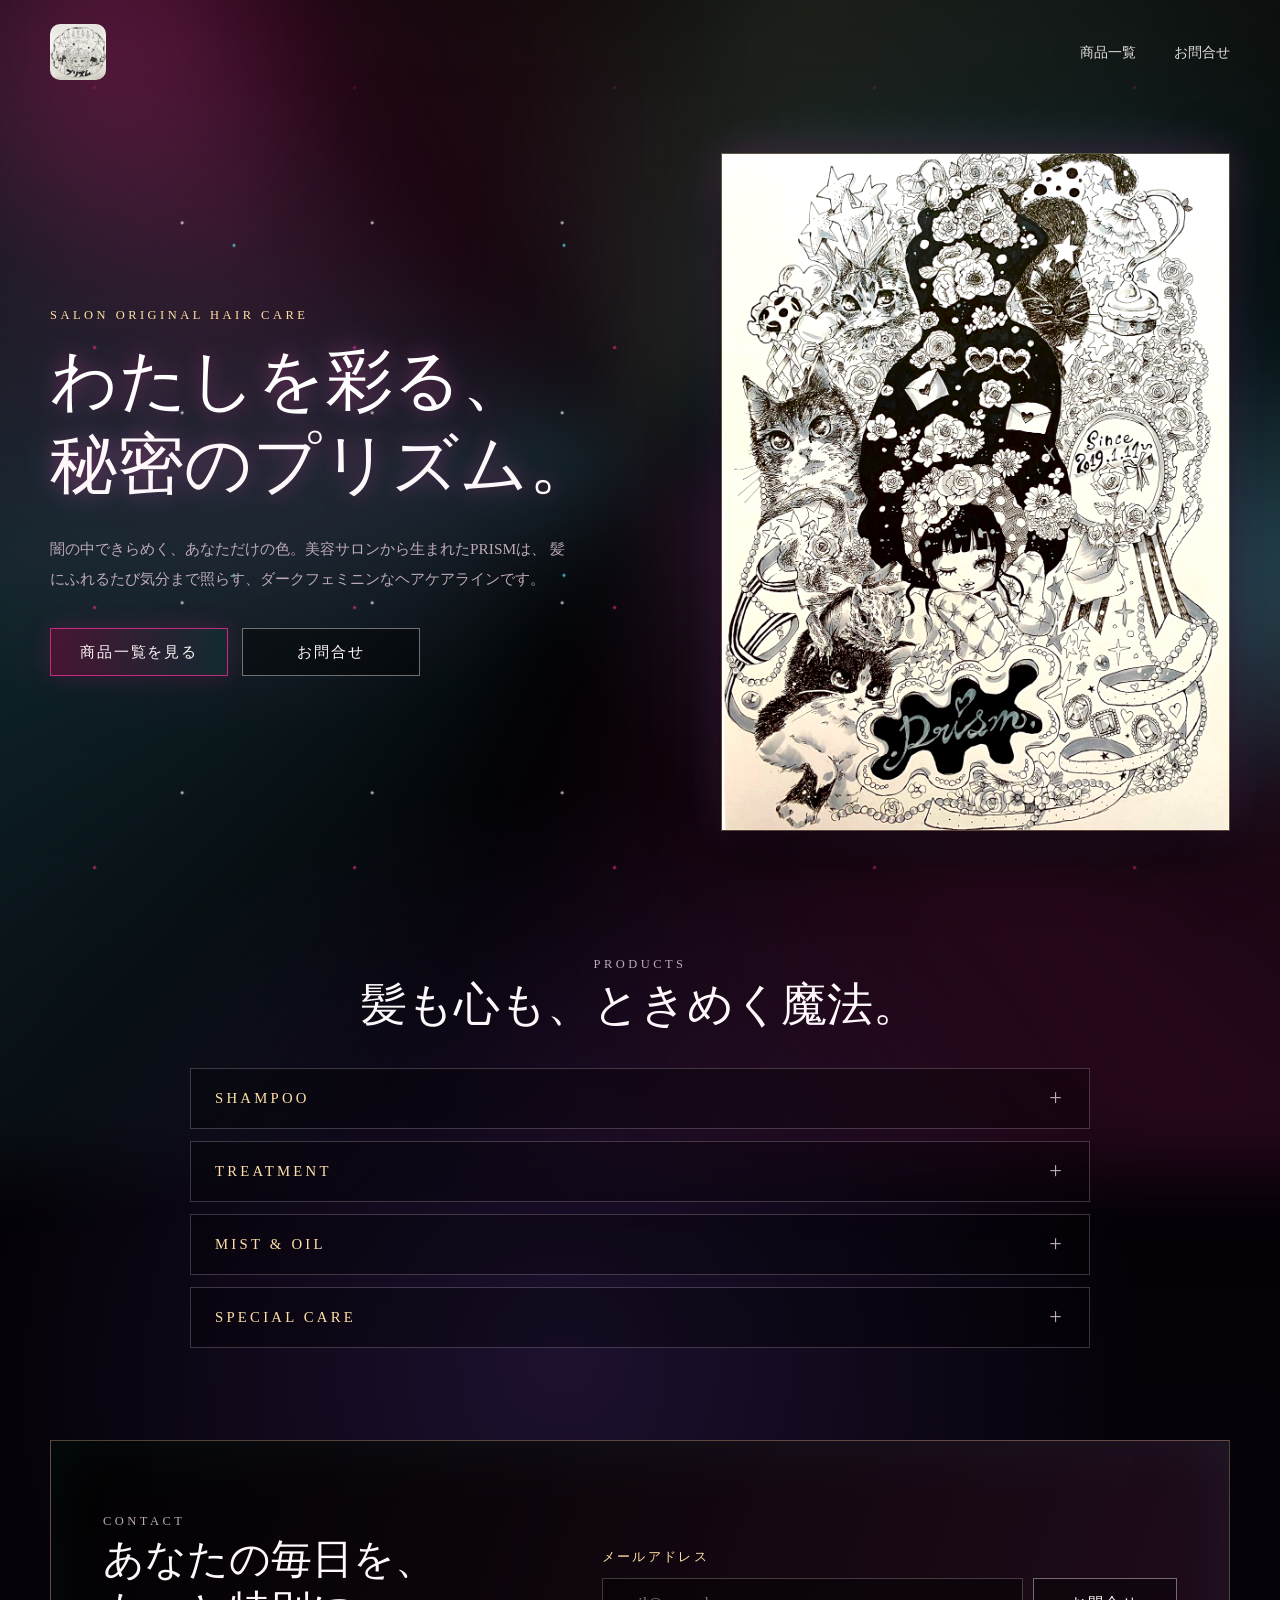
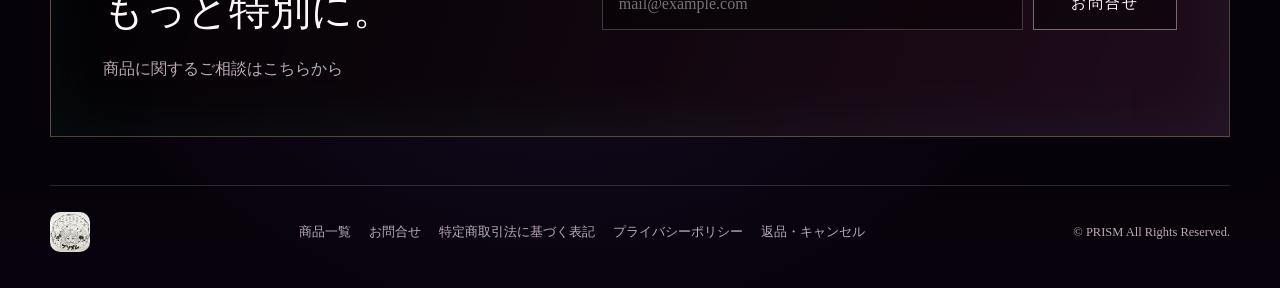
==== commit 0de623d4: "Add Snipcart cart, Stripe/bank-transfer checkout scaffolding, legal pages, order sync - Convert 16 p" ====
--- a/index.html
+++ b/index.html
@@ -9,6 +9,11 @@
       content="美容サロン発のオリジナルヘアケアブランドPRISMのECサイト。"
     />
     <link rel="stylesheet" href="styles.css" />
+
+    <!-- Snipcart（カート／決済）スタイル。読み込みのみで、決済の有効化はダッシュボード設定が必要 -->
+    <link rel="preconnect" href="https://app.snipcart.com" />
+    <link rel="preconnect" href="https://cdn.snipcart.com" />
+    <link rel="stylesheet" href="https://cdn.snipcart.com/themes/v3.7.1/default/snipcart.css" />
   </head>
   <body>
     <div class="ambient ambient-one"></div>
@@ -33,10 +38,16 @@
           class="brand-logo"
         />
       </a>
-      <nav class="desktop-nav" aria-label="メインナビゲーション">
-        <a href="#products">商品一覧</a>
-        <a href="#contact">お問合せ</a>
-      </nav>
+      <div class="header-right">
+        <nav class="desktop-nav" aria-label="メインナビゲーション">
+          <a href="#products">商品一覧</a>
+          <a href="#contact">お問合せ</a>
+        </nav>
+        <button class="snipcart-checkout cart-button" type="button" aria-label="カートを開く">
+          <span class="cart-icon" aria-hidden="true">🛒</span>
+          <span class="snipcart-items-count cart-count"></span>
+        </button>
+      </div>
     </header>
 
     <main id="top">
@@ -69,6 +80,11 @@
           <h2>髪も心も、ときめく魔法。</h2>
         </div>
 
+        <!--
+          各「購入する」ボタンは Snipcart の add-to-cart ボタン（class="snipcart-add-item"）。
+          data-item-price は税込・JPYの整数。data-item-url は Snipcart が価格検証で
+          クロールする公開URL（本番ドメインを変更したらここも更新すること）。
+        -->
         <details class="product-group">
           <summary>SHAMPOO</summary>
           <div class="product-grid">
@@ -77,23 +93,41 @@
               <h3>プリズム シャンプー ブルー</h3>
               <div class="card-actions">
                 <button class="detail-button" type="button">詳細を見る</button>
-                <a class="buy-button" href="#contact">購入する</a>
+                <button class="buy-button snipcart-add-item" type="button"
+                  data-item-id="prism-shampoo-blue"
+                  data-item-price="4860"
+                  data-item-url="https://ogaignbr.github.io/prism/"
+                  data-item-name="プリズム シャンプー ブルー（450mL）"
+                  data-item-image="LINE_ALBUM_𝕡𝕣𝕚𝕤𝕞 𝕨𝕠𝕣𝕝𝕕_260610_1.jpg"
+                  data-item-description="濃密な泡で洗い上げ、うるおいを守りながらすっきり整える。">購入する</button>
               </div>
             </article>
             <article class="product-card" data-category="SHAMPOO" data-desc="カラー後の髪をやさしく包み、まとまりのある指通りへ。" data-price="450mL / ¥4,980">
-              <img src="LINE_ALBUM_𝕡𝕣𝕚𝕤𝕞 𝕨𝕠𝕣𝕝𝕕_260610_2.jpg" alt="PRISM シャンプー ピンク" />
+              <img src="LINE_ALBUM_𝕡𝕣𝕚𝕤𝕞 𝕨𝕠𝕣𝕝𝕕_260610_2.jpg" alt="PRISM シャンプー ローズ" />
               <h3>プリズム シャンプー ローズ</h3>
               <div class="card-actions">
                 <button class="detail-button" type="button">詳細を見る</button>
-                <a class="buy-button" href="#contact">購入する</a>
+                <button class="buy-button snipcart-add-item" type="button"
+                  data-item-id="prism-shampoo-rose"
+                  data-item-price="4980"
+                  data-item-url="https://ogaignbr.github.io/prism/"
+                  data-item-name="プリズム シャンプー ローズ（450mL）"
+                  data-item-image="LINE_ALBUM_𝕡𝕣𝕚𝕤𝕞 𝕨𝕠𝕣𝕝𝕕_260610_2.jpg"
+                  data-item-description="カラー後の髪をやさしく包み、まとまりのある指通りへ。">購入する</button>
               </div>
             </article>
             <article class="product-card" data-category="SHAMPOO" data-desc="乾燥しがちな髪にツヤを足し、軽やかにまとまる洗い心地。" data-price="450mL / ¥4,620">
-              <img src="LINE_ALBUM_𝕡𝕣𝕚𝕤𝕞 𝕨𝕠𝕣𝕝𝕕_260610_3.jpg" alt="PRISM シャンプー ライト" />
+              <img src="LINE_ALBUM_𝕡𝕣𝕚𝕤𝕞 𝕨𝕠𝕣𝕝𝕕_260610_3.jpg" alt="PRISM シャンプー ミルキー" />
               <h3>プリズム シャンプー ミルキー</h3>
               <div class="card-actions">
                 <button class="detail-button" type="button">詳細を見る</button>
-                <a class="buy-button" href="#contact">購入する</a>
+                <button class="buy-button snipcart-add-item" type="button"
+                  data-item-id="prism-shampoo-milky"
+                  data-item-price="4620"
+                  data-item-url="https://ogaignbr.github.io/prism/"
+                  data-item-name="プリズム シャンプー ミルキー（450mL）"
+                  data-item-image="LINE_ALBUM_𝕡𝕣𝕚𝕤𝕞 𝕨𝕠𝕣𝕝𝕕_260610_3.jpg"
+                  data-item-description="乾燥しがちな髪にツヤを足し、軽やかにまとまる洗い心地。">購入する</button>
               </div>
             </article>
             <article class="product-card" data-category="SHAMPOO" data-desc="サロン帰りのようななめらかさを、毎日のバスタイムに。" data-price="450mL / ¥5,200">
@@ -101,7 +135,13 @@
               <h3>プリズム シャンプー パール</h3>
               <div class="card-actions">
                 <button class="detail-button" type="button">詳細を見る</button>
-                <a class="buy-button" href="#contact">購入する</a>
+                <button class="buy-button snipcart-add-item" type="button"
+                  data-item-id="prism-shampoo-pearl"
+                  data-item-price="5200"
+                  data-item-url="https://ogaignbr.github.io/prism/"
+                  data-item-name="プリズム シャンプー パール（450mL）"
+                  data-item-image="LINE_ALBUM_𝕡𝕣𝕚𝕤𝕞 𝕨𝕠𝕣𝕝𝕕_260610_4.jpg"
+                  data-item-description="サロン帰りのようななめらかさを、毎日のバスタイムに。">購入する</button>
               </div>
             </article>
           </div>
@@ -115,7 +155,13 @@
               <h3>プリズム トリートメント フローラル</h3>
               <div class="card-actions">
                 <button class="detail-button" type="button">詳細を見る</button>
-                <a class="buy-button" href="#contact">購入する</a>
+                <button class="buy-button snipcart-add-item" type="button"
+                  data-item-id="prism-treatment-floral"
+                  data-item-price="5680"
+                  data-item-url="https://ogaignbr.github.io/prism/"
+                  data-item-name="プリズム トリートメント フローラル（450g）"
+                  data-item-image="LINE_ALBUM_𝕡𝕣𝕚𝕤𝕞 𝕨𝕠𝕣𝕝𝕕_260610_5.jpg"
+                  data-item-description="補修成分が髪の芯まで浸透し、しっとりまとまる質感へ。">購入する</button>
               </div>
             </article>
             <article class="product-card" data-category="TREATMENT" data-desc="カラーの美しさを守りながら、毛先までやわらかく整える。" data-price="450g / ¥5,940">
@@ -123,7 +169,13 @@
               <h3>プリズム トリートメント ルミナス</h3>
               <div class="card-actions">
                 <button class="detail-button" type="button">詳細を見る</button>
-                <a class="buy-button" href="#contact">購入する</a>
+                <button class="buy-button snipcart-add-item" type="button"
+                  data-item-id="prism-treatment-luminous"
+                  data-item-price="5940"
+                  data-item-url="https://ogaignbr.github.io/prism/"
+                  data-item-name="プリズム トリートメント ルミナス（450g）"
+                  data-item-image="LINE_ALBUM_𝕡𝕣𝕚𝕤𝕞 𝕨𝕠𝕣𝕝𝕕_260610_6.jpg"
+                  data-item-description="カラーの美しさを守りながら、毛先までやわらかく整える。">購入する</button>
               </div>
             </article>
             <article class="product-card" data-category="TREATMENT" data-desc="ブリーチ毛やハイトーンに、やわらかなまとまりと輝きを。" data-price="450g / ¥5,860">
@@ -131,7 +183,13 @@
               <h3>プリズム トリートメント パープル</h3>
               <div class="card-actions">
                 <button class="detail-button" type="button">詳細を見る</button>
-                <a class="buy-button" href="#contact">購入する</a>
+                <button class="buy-button snipcart-add-item" type="button"
+                  data-item-id="prism-treatment-purple"
+                  data-item-price="5860"
+                  data-item-url="https://ogaignbr.github.io/prism/"
+                  data-item-name="プリズム トリートメント パープル（450g）"
+                  data-item-image="LINE_ALBUM_𝕡𝕣𝕚𝕤𝕞 𝕨𝕠𝕣𝕝𝕕_260610_9.jpg"
+                  data-item-description="ブリーチ毛やハイトーンに、やわらかなまとまりと輝きを。">購入する</button>
               </div>
             </article>
           </div>
@@ -145,7 +203,13 @@
               <h3>プリズム ヘアミスト</h3>
               <div class="card-actions">
                 <button class="detail-button" type="button">詳細を見る</button>
-                <a class="buy-button" href="#contact">購入する</a>
+                <button class="buy-button snipcart-add-item" type="button"
+                  data-item-id="prism-hair-mist"
+                  data-item-price="3300"
+                  data-item-url="https://ogaignbr.github.io/prism/"
+                  data-item-name="プリズム ヘアミスト（150mL）"
+                  data-item-image="LINE_ALBUM_𝕡𝕣𝕚𝕤𝕞 𝕨𝕠𝕣𝕝𝕕_260610_7.jpg"
+                  data-item-description="うるおいをチャージし、朝も夜も軽やかな香りをまとう。">購入する</button>
               </div>
             </article>
             <article class="product-card" data-category="HAIR OIL" data-desc="ツヤをプラスし、ダメージから髪を守る軽やかなオイル。" data-price="100mL / ¥3,980">
@@ -153,7 +217,13 @@
               <h3>プリズム ヘアオイル</h3>
               <div class="card-actions">
                 <button class="detail-button" type="button">詳細を見る</button>
-                <a class="buy-button" href="#contact">購入する</a>
+                <button class="buy-button snipcart-add-item" type="button"
+                  data-item-id="prism-hair-oil"
+                  data-item-price="3980"
+                  data-item-url="https://ogaignbr.github.io/prism/"
+                  data-item-name="プリズム ヘアオイル（100mL）"
+                  data-item-image="LINE_ALBUM_𝕡𝕣𝕚𝕤𝕞 𝕨𝕠𝕣𝕝𝕕_260610_8.jpg"
+                  data-item-description="ツヤをプラスし、ダメージから髪を守る軽やかなオイル。">購入する</button>
               </div>
             </article>
             <article class="product-card" data-category="SCALP MIST" data-desc="頭皮をすっきり整え、香りと清涼感で気分までリセット。" data-price="150mL / ¥3,520">
@@ -161,7 +231,13 @@
               <h3>プリズム スカルプミスト</h3>
               <div class="card-actions">
                 <button class="detail-button" type="button">詳細を見る</button>
-                <a class="buy-button" href="#contact">購入する</a>
+                <button class="buy-button snipcart-add-item" type="button"
+                  data-item-id="prism-scalp-mist"
+                  data-item-price="3520"
+                  data-item-url="https://ogaignbr.github.io/prism/"
+                  data-item-name="プリズム スカルプミスト（150mL）"
+                  data-item-image="LINE_ALBUM_𝕡𝕣𝕚𝕤𝕞 𝕨𝕠𝕣𝕝𝕕_260610_13.jpg"
+                  data-item-description="頭皮をすっきり整え、香りと清涼感で気分までリセット。">購入する</button>
               </div>
             </article>
             <article class="product-card" data-category="GLOSS SPRAY" data-desc="仕上げにひと吹き。光を受けてきらめくツヤ髪へ。" data-price="120mL / ¥3,740">
@@ -169,7 +245,13 @@
               <h3>プリズム グロススプレー</h3>
               <div class="card-actions">
                 <button class="detail-button" type="button">詳細を見る</button>
-                <a class="buy-button" href="#contact">購入する</a>
+                <button class="buy-button snipcart-add-item" type="button"
+                  data-item-id="prism-gloss-spray"
+                  data-item-price="3740"
+                  data-item-url="https://ogaignbr.github.io/prism/"
+                  data-item-name="プリズム グロススプレー（120mL）"
+                  data-item-image="LINE_ALBUM_𝕡𝕣𝕚𝕤𝕞 𝕨𝕠𝕣𝕝𝕕_260610_15.jpg"
+                  data-item-description="仕上げにひと吹き。光を受けてきらめくツヤ髪へ。">購入する</button>
               </div>
             </article>
           </div>
@@ -183,7 +265,13 @@
               <h3>プリズム ヘアマスク</h3>
               <div class="card-actions">
                 <button class="detail-button" type="button">詳細を見る</button>
-                <a class="buy-button" href="#contact">購入する</a>
+                <button class="buy-button snipcart-add-item" type="button"
+                  data-item-id="prism-hair-mask"
+                  data-item-price="6200"
+                  data-item-url="https://ogaignbr.github.io/prism/"
+                  data-item-name="プリズム ヘアマスク（240g）"
+                  data-item-image="LINE_ALBUM_𝕡𝕣𝕚𝕤𝕞 𝕨𝕠𝕣𝕝𝕕_260610_10.jpg"
+                  data-item-description="週末の集中補修に。サロン品質のうるおいをぎゅっと閉じ込める。">購入する</button>
               </div>
             </article>
             <article class="product-card" data-category="HAIR BALM" data-desc="束感とツヤをキープしながら、毛先にニュアンスをつくる。" data-price="80g / ¥3,600">
@@ -191,7 +279,13 @@
               <h3>プリズム ヘアバーム</h3>
               <div class="card-actions">
                 <button class="detail-button" type="button">詳細を見る</button>
-                <a class="buy-button" href="#contact">購入する</a>
+                <button class="buy-button snipcart-add-item" type="button"
+                  data-item-id="prism-hair-balm"
+                  data-item-price="3600"
+                  data-item-url="https://ogaignbr.github.io/prism/"
+                  data-item-name="プリズム ヘアバーム（80g）"
+                  data-item-image="LINE_ALBUM_𝕡𝕣𝕚𝕤𝕞 𝕨𝕠𝕣𝕝𝕕_260610_11.jpg"
+                  data-item-description="束感とツヤをキープしながら、毛先にニュアンスをつくる。">購入する</button>
               </div>
             </article>
             <article class="product-card" data-category="NIGHT MILK" data-desc="眠る前の髪にうるおいを与え、翌朝のまとまりをサポート。" data-price="120mL / ¥4,400">
@@ -199,7 +293,13 @@
               <h3>プリズム ナイトミルク</h3>
               <div class="card-actions">
                 <button class="detail-button" type="button">詳細を見る</button>
-                <a class="buy-button" href="#contact">購入する</a>
+                <button class="buy-button snipcart-add-item" type="button"
+                  data-item-id="prism-night-milk"
+                  data-item-price="4400"
+                  data-item-url="https://ogaignbr.github.io/prism/"
+                  data-item-name="プリズム ナイトミルク（120mL）"
+                  data-item-image="LINE_ALBUM_𝕡𝕣𝕚𝕤𝕞 𝕨𝕠𝕣𝕝𝕕_260610_12.jpg"
+                  data-item-description="眠る前の髪にうるおいを与え、翌朝のまとまりをサポート。">購入する</button>
               </div>
             </article>
             <article class="product-card" data-category="COLOR CARE" data-desc="色落ちが気になる髪に、透明感とツヤを重ねる集中ケア。" data-price="100mL / ¥4,180">
@@ -207,7 +307,13 @@
               <h3>プリズム カラーケアセラム</h3>
               <div class="card-actions">
                 <button class="detail-button" type="button">詳細を見る</button>
-                <a class="buy-button" href="#contact">購入する</a>
+                <button class="buy-button snipcart-add-item" type="button"
+                  data-item-id="prism-color-care"
+                  data-item-price="4180"
+                  data-item-url="https://ogaignbr.github.io/prism/"
+                  data-item-name="プリズム カラーケアセラム（100mL）"
+                  data-item-image="LINE_ALBUM_𝕡𝕣𝕚𝕤𝕞 𝕨𝕠𝕣𝕝𝕕_260610_14.jpg"
+                  data-item-description="色落ちが気になる髪に、透明感とツヤを重ねる集中ケア。">購入する</button>
               </div>
             </article>
             <article class="product-card" data-category="REPAIR CREAM" data-desc="広がりをおさえ、しっとりとした毛先へ導くデイリーケア。" data-price="180g / ¥4,950">
@@ -215,7 +321,13 @@
               <h3>プリズム リペアクリーム</h3>
               <div class="card-actions">
                 <button class="detail-button" type="button">詳細を見る</button>
-                <a class="buy-button" href="#contact">購入する</a>
+                <button class="buy-button snipcart-add-item" type="button"
+                  data-item-id="prism-repair-cream"
+                  data-item-price="4950"
+                  data-item-url="https://ogaignbr.github.io/prism/"
+                  data-item-name="プリズム リペアクリーム（180g）"
+                  data-item-image="LINE_ALBUM_𝕡𝕣𝕚𝕤𝕞 𝕨𝕠𝕣𝕝𝕕_260610_16.jpg"
+                  data-item-description="広がりをおさえ、しっとりとした毛先へ導くデイリーケア。">購入する</button>
               </div>
             </article>
           </div>
@@ -249,6 +361,9 @@
       <div class="footer-links">
         <a href="#products">商品一覧</a>
         <a href="#contact">お問合せ</a>
+        <a href="legal.html#tokushoho">特定商取引法に基づく表記</a>
+        <a href="legal.html#privacy">プライバシーポリシー</a>
+        <a href="legal.html#returns">返品・キャンセル</a>
       </div>
       <p>&copy; PRISM All Rights Reserved.</p>
     </footer>
@@ -265,9 +380,46 @@
         <h3 id="modalTitle"></h3>
         <p class="modal-desc" id="modalDesc"></p>
         <strong id="modalPrice"></strong>
-        <a class="primary-button modal-buy" href="#contact">購入する</a>
+        <button class="primary-button modal-buy snipcart-add-item" type="button">カートに入れる</button>
       </div>
     </div>
+
+    <!--
+      Snipcart 設定。data-api-key を依頼主の「公開APIキー」に差し替えると有効化される。
+      まずはテスト用キーで動作確認 → 本番キーへ。data-currency は日本円(jpy)。
+    -->
+    <div
+      hidden
+      id="snipcart"
+      data-api-key="YOUR_SNIPCART_PUBLIC_API_KEY"
+      data-currency="jpy"
+    ></div>
+    <script>
+      // APIキーが本物のときだけ Snipcart を読み込む。
+      // 未設定（プレースホルダ）の間はカートを隠し、購入ボタンは問い合わせへ誘導して
+      // 既存サイトの見た目・挙動を壊さない。
+      (function () {
+        var cfg = document.getElementById("snipcart");
+        var key = cfg.getAttribute("data-api-key") || "";
+        var ready = key && key.indexOf("YOUR_") !== 0;
+        if (ready) {
+          var s = document.createElement("script");
+          s.async = true;
+          s.src = "https://cdn.snipcart.com/themes/v3.7.1/default/snipcart.js";
+          document.body.appendChild(s);
+        } else {
+          document.querySelectorAll(".cart-button").forEach(function (b) {
+            b.style.display = "none";
+          });
+          document.querySelectorAll(".snipcart-add-item").forEach(function (btn) {
+            btn.classList.remove("snipcart-add-item");
+            btn.addEventListener("click", function () {
+              location.hash = "#contact";
+            });
+          });
+        }
+      })();
+    </script>
 
     <script>
       (function () {
@@ -277,6 +429,7 @@
         var modalTitle = document.getElementById("modalTitle");
         var modalDesc = document.getElementById("modalDesc");
         var modalPrice = document.getElementById("modalPrice");
+        var modalBuy = modal.querySelector(".modal-buy");
 
         var heroImg = document.querySelector(".hero-illustration");
         var heroLightbox = document.getElementById("heroLightbox");
@@ -287,18 +440,33 @@
           heroLightbox.classList.remove("active");
         });
 
+        var ITEM_ATTRS = ["id", "price", "url", "name", "image", "description"];
+
         document.querySelectorAll(".detail-button").forEach(function (btn) {
           btn.addEventListener("click", function () {
             var card = this.closest(".product-card");
             var img = card.querySelector("img");
+            var cardBuy = card.querySelector(".snipcart-add-item");
             modalImg.src = img.src;
             modalImg.alt = img.alt;
             modalCategory.textContent = card.dataset.category;
             modalTitle.textContent = card.querySelector("h3").textContent;
             modalDesc.textContent = card.dataset.desc;
             modalPrice.textContent = card.dataset.price;
+
+            // モーダルの「カートに入れる」に、その商品のSnipcart属性をコピー
+            ITEM_ATTRS.forEach(function (k) {
+              var v = cardBuy.getAttribute("data-item-" + k);
+              if (v !== null) modalBuy.setAttribute("data-item-" + k, v);
+            });
+
             modal.classList.add("active");
           });
+        });
+
+        // カートに入れたらモーダルは閉じる（Snipcartのカートが前面に開く）
+        modalBuy.addEventListener("click", function () {
+          modal.classList.remove("active");
         });
 
         modal.querySelector(".modal-close").addEventListener("click", function () {
--- a/styles.css
+++ b/styles.css
@@ -241,6 +241,64 @@
   object-fit: contain;
 }
 
+.header-right {
+  display: flex;
+  align-items: center;
+  gap: clamp(14px, 2.4vw, 28px);
+}
+
+.cart-button {
+  position: relative;
+  display: inline-flex;
+  align-items: center;
+  justify-content: center;
+  width: 44px;
+  height: 44px;
+  padding: 0;
+  border: 1px solid rgba(255, 225, 168, 0.4);
+  border-radius: 999px;
+  background: rgba(0, 0, 0, 0.42);
+  color: var(--text);
+  cursor: pointer;
+  transition:
+    border-color 180ms ease,
+    box-shadow 180ms ease,
+    transform 180ms ease;
+}
+
+.cart-button:hover {
+  border-color: var(--cyan);
+  box-shadow: 0 0 18px rgba(88, 234, 255, 0.24);
+  transform: translateY(-2px);
+}
+
+.cart-icon {
+  font-size: 1.2rem;
+  line-height: 1;
+}
+
+.cart-count {
+  position: absolute;
+  top: -6px;
+  right: -6px;
+  display: grid;
+  place-items: center;
+  min-width: 20px;
+  height: 20px;
+  padding: 0 5px;
+  border-radius: 999px;
+  background: linear-gradient(90deg, var(--pink), var(--violet));
+  color: #fff;
+  font-family: "Times New Roman", serif;
+  font-size: 0.72rem;
+  line-height: 1;
+}
+
+/* 商品が0個のときはバッジを隠す（Snipcartが数値を入れる） */
+.cart-count:empty {
+  display: none;
+}
+
 .desktop-nav {
   display: flex;
   align-items: center;
@@ -807,6 +865,96 @@
   margin-top: 18px;
 }
 
+/* 法務ページ（legal.html） */
+.legal-page {
+  padding: 40px 0 64px;
+}
+
+.legal-section {
+  max-width: 820px;
+  margin: 0 auto 48px;
+  padding: clamp(20px, 4vw, 40px);
+  border: 1px solid rgba(255, 225, 168, 0.26);
+  background:
+    linear-gradient(180deg, rgba(255, 255, 255, 0.04), transparent 26%),
+    var(--panel);
+}
+
+.legal-section h1 {
+  margin: 0 0 24px;
+  font-size: clamp(1.6rem, 3.4vw, 2.6rem);
+  font-weight: 400;
+}
+
+.legal-section h2 {
+  margin: 0 0 20px;
+  font-size: clamp(1.4rem, 2.8vw, 2.1rem);
+  font-weight: 400;
+}
+
+.legal-section h3 {
+  margin: 22px 0 8px;
+  color: var(--gold);
+  font-size: 1rem;
+  font-weight: 400;
+}
+
+.legal-section p {
+  margin: 0 0 8px;
+  color: var(--muted);
+  line-height: 1.95;
+}
+
+.legal-table {
+  width: 100%;
+  border-collapse: collapse;
+}
+
+.legal-table th,
+.legal-table td {
+  padding: 14px 12px;
+  border-bottom: 1px solid rgba(255, 248, 251, 0.14);
+  text-align: left;
+  vertical-align: top;
+  line-height: 1.8;
+}
+
+.legal-table th {
+  width: 34%;
+  color: var(--text);
+  font-weight: 400;
+  white-space: nowrap;
+}
+
+.legal-table td {
+  color: var(--muted);
+}
+
+.legal-back {
+  max-width: 820px;
+  margin: 0 auto;
+  text-align: center;
+}
+
+@media (max-width: 620px) {
+  .legal-table th,
+  .legal-table td {
+    display: block;
+    width: 100%;
+    white-space: normal;
+  }
+
+  .legal-table th {
+    padding-bottom: 2px;
+    border-bottom: none;
+    color: var(--gold);
+  }
+
+  .legal-table td {
+    padding-top: 2px;
+  }
+}
+
 @keyframes drift {
   to {
     transform: rotate(360deg);
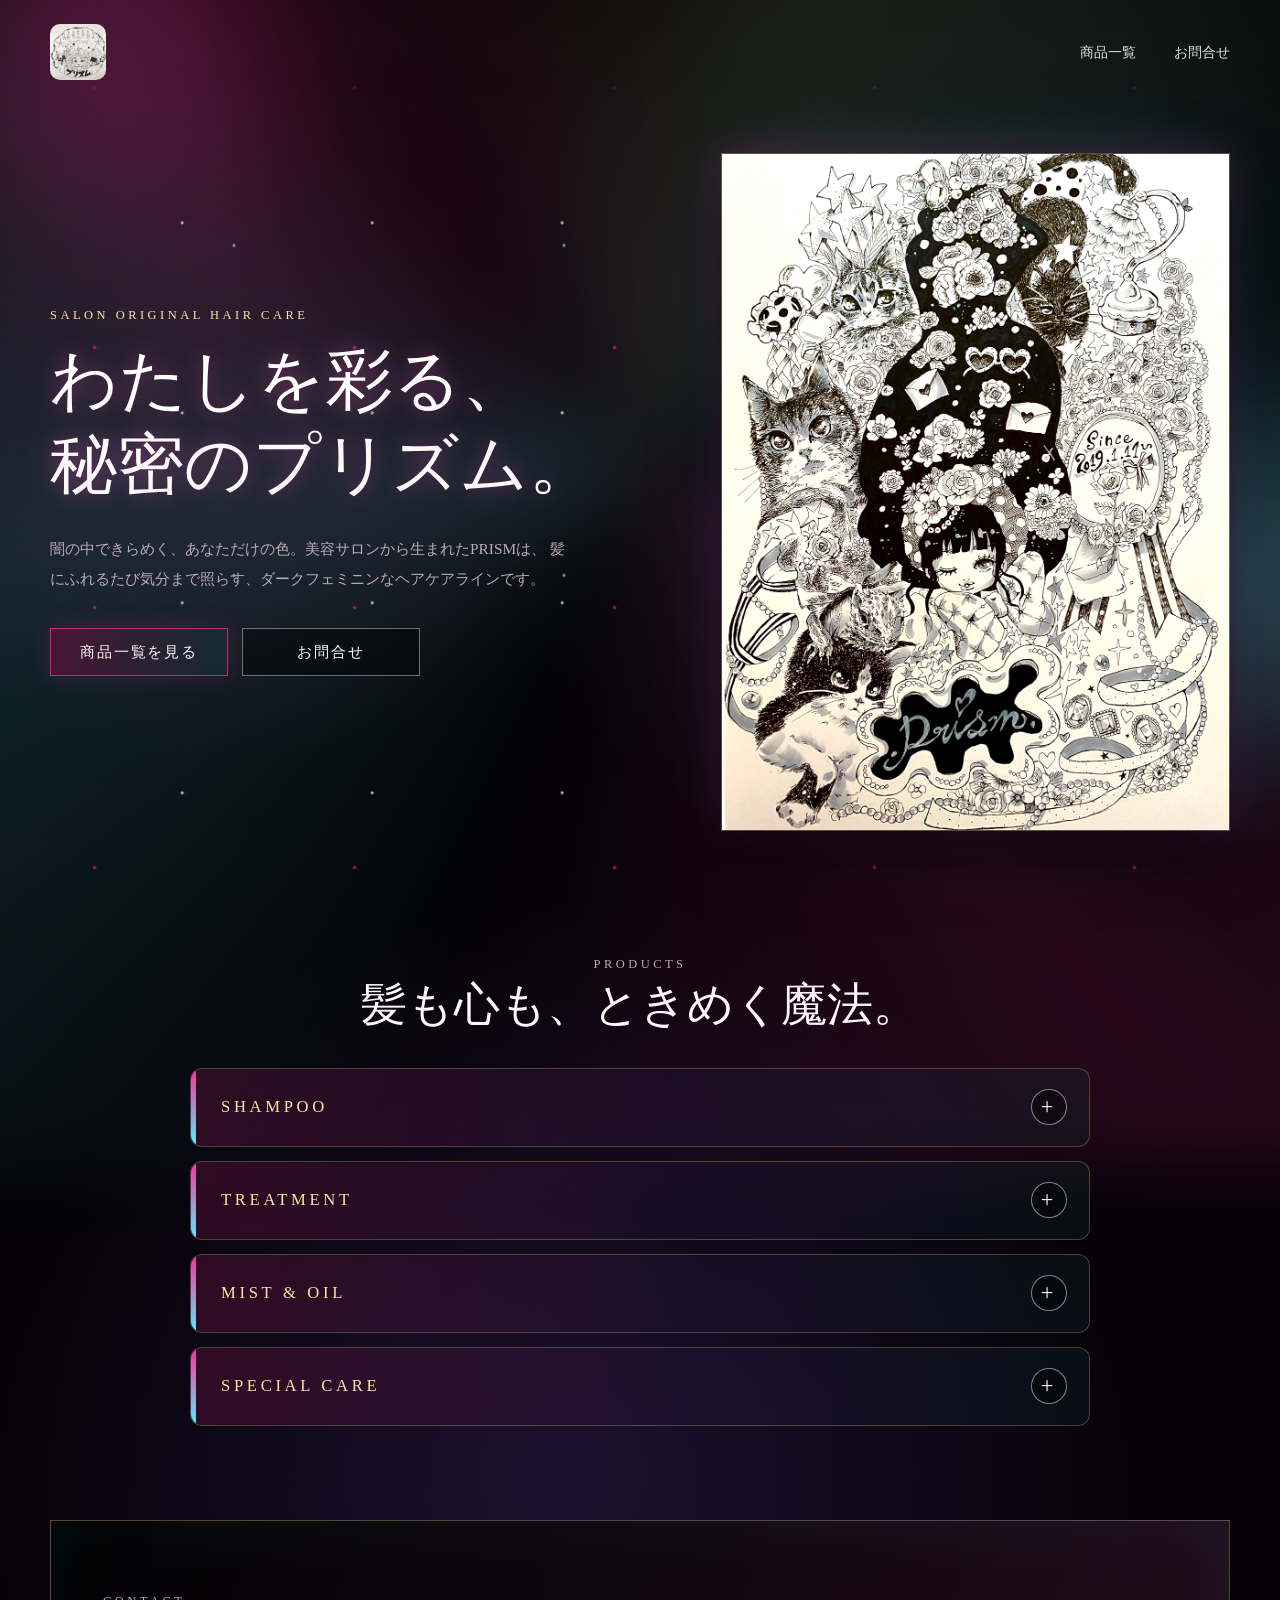
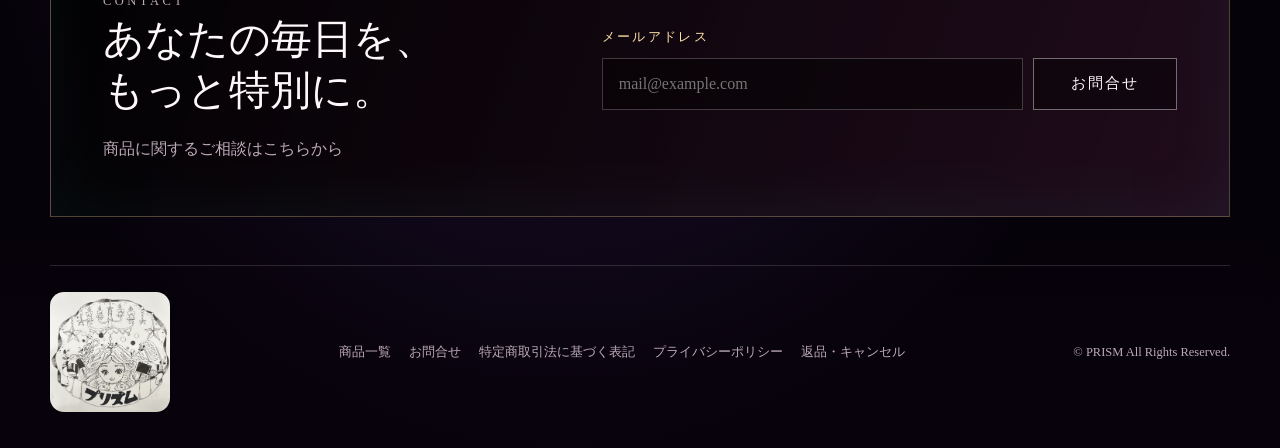
==== commit f8c97c98: "Fix product modal not opening; clearer detail/category UI; larger footer logo - Fix regression: the " ====
--- a/index.html
+++ b/index.html
@@ -412,7 +412,7 @@
             b.style.display = "none";
           });
           document.querySelectorAll(".snipcart-add-item").forEach(function (btn) {
-            btn.classList.remove("snipcart-add-item");
+            // クラスは残す（モーダルの属性コピーに必要）。購入は問い合わせへ誘導。
             btn.addEventListener("click", function () {
               location.hash = "#contact";
             });
@@ -442,26 +442,41 @@
 
         var ITEM_ATTRS = ["id", "price", "url", "name", "image", "description"];
 
-        document.querySelectorAll(".detail-button").forEach(function (btn) {
-          btn.addEventListener("click", function () {
-            var card = this.closest(".product-card");
-            var img = card.querySelector("img");
-            var cardBuy = card.querySelector(".snipcart-add-item");
-            modalImg.src = img.src;
-            modalImg.alt = img.alt;
-            modalCategory.textContent = card.dataset.category;
-            modalTitle.textContent = card.querySelector("h3").textContent;
-            modalDesc.textContent = card.dataset.desc;
-            modalPrice.textContent = card.dataset.price;
-
-            // モーダルの「カートに入れる」に、その商品のSnipcart属性をコピー
+        function openProductModal(card) {
+          var img = card.querySelector("img");
+          var cardBuy = card.querySelector(".snipcart-add-item");
+          modalImg.src = img.src;
+          modalImg.alt = img.alt;
+          modalCategory.textContent = card.dataset.category;
+          modalTitle.textContent = card.querySelector("h3").textContent;
+          modalDesc.textContent = card.dataset.desc;
+          modalPrice.textContent = card.dataset.price;
+
+          // モーダルの「カートに入れる」に、その商品のSnipcart属性をコピー
+          if (cardBuy) {
             ITEM_ATTRS.forEach(function (k) {
               var v = cardBuy.getAttribute("data-item-" + k);
               if (v !== null) modalBuy.setAttribute("data-item-" + k, v);
             });
-
-            modal.classList.add("active");
-          });
+          }
+
+          modal.classList.add("active");
+        }
+
+        // 「詳細を見る」ボタンと商品画像クリックの両方でモーダルを開く
+        document.querySelectorAll(".product-card").forEach(function (card) {
+          var detail = card.querySelector(".detail-button");
+          if (detail) {
+            detail.addEventListener("click", function () {
+              openProductModal(card);
+            });
+          }
+          var cardImg = card.querySelector("img");
+          if (cardImg) {
+            cardImg.addEventListener("click", function () {
+              openProductModal(card);
+            });
+          }
         });
 
         // カートに入れたらモーダルは閉じる（Snipcartのカートが前面に開く）
--- a/styles.css
+++ b/styles.css
@@ -521,36 +521,65 @@
 
 .product-group {
   max-width: 900px;
-  margin: 0 auto 12px;
-  border: 1px solid var(--line);
+  margin: 0 auto 14px;
+  border: 1px solid rgba(255, 225, 168, 0.28);
+  border-radius: 12px;
+  overflow: hidden;
   background: rgba(0, 0, 0, 0.3);
 }
 
 .product-group summary {
+  position: relative;
   display: flex;
   align-items: center;
   justify-content: space-between;
-  padding: 16px 24px;
+  padding: 20px 22px 20px 30px;
   color: var(--gold);
   font-family: "Times New Roman", serif;
-  font-size: 0.92rem;
+  font-size: 1.04rem;
   letter-spacing: 0.22em;
   cursor: pointer;
   list-style: none;
   user-select: none;
+  background: linear-gradient(
+    90deg,
+    rgba(255, 47, 154, 0.16),
+    rgba(155, 93, 255, 0.08) 55%,
+    rgba(88, 234, 255, 0.06)
+  );
   border-bottom: 1px solid transparent;
-  transition: border-color 180ms ease, background 180ms ease;
+  transition: background 180ms ease, box-shadow 180ms ease;
+}
+
+/* 左端のアクセントバーでクリックできる帯だと分かりやすく */
+.product-group summary::before {
+  content: "";
+  position: absolute;
+  top: 0;
+  bottom: 0;
+  left: 0;
+  width: 5px;
+  background: linear-gradient(180deg, var(--pink), var(--cyan));
 }
 
 .product-group summary::-webkit-details-marker {
   display: none;
 }
 
+/* +/− を円形バッジにして「開閉ボタン」だと明確に */
 .product-group summary::after {
   content: "+";
+  display: grid;
+  place-items: center;
+  width: 34px;
+  height: 34px;
+  border-radius: 999px;
+  border: 1px solid rgba(255, 248, 251, 0.5);
+  background: rgba(0, 0, 0, 0.4);
+  color: var(--text);
   font-size: 1.4rem;
-  color: var(--muted);
-  transition: transform 200ms ease;
+  line-height: 1;
+  transition: transform 200ms ease, border-color 200ms ease, box-shadow 200ms ease;
 }
 
 .product-group[open] summary::after {
@@ -558,7 +587,19 @@
 }
 
 .product-group summary:hover {
-  background: rgba(255, 47, 154, 0.06);
+  background: linear-gradient(
+    90deg,
+    rgba(255, 47, 154, 0.28),
+    rgba(155, 93, 255, 0.14) 55%,
+    rgba(88, 234, 255, 0.12)
+  );
+  box-shadow: inset 0 0 0 1px rgba(255, 123, 189, 0.3);
+}
+
+.product-group summary:hover::after {
+  border-color: var(--cyan);
+  box-shadow: 0 0 16px rgba(88, 234, 255, 0.28);
+  transform: scale(1.06);
 }
 
 .product-group[open] summary {
@@ -644,33 +685,50 @@
   display: inline-flex;
   align-items: center;
   justify-content: center;
-  min-height: clamp(28px, 6.5vw, 38px);
-  border: 1px solid rgba(255, 248, 251, 0.42);
-  background: rgba(0, 0, 0, 0.42);
+  gap: 5px;
+  min-height: clamp(40px, 9vw, 48px);
+  border: 1px solid rgba(88, 234, 255, 0.6);
+  border-radius: 8px;
+  background: rgba(88, 234, 255, 0.12);
   color: var(--text);
-  font-size: clamp(0.5rem, 1.7vw, 0.74rem);
+  font-size: clamp(0.6rem, 1.9vw, 0.82rem);
   letter-spacing: 0.06em;
   cursor: pointer;
   transition:
     transform 180ms ease,
     border-color 180ms ease,
-    box-shadow 180ms ease;
+    box-shadow 180ms ease,
+    background 180ms ease;
+}
+
+/* 「画像を開く」操作だと分かるよう虫めがねアイコンを付与 */
+.detail-button::before {
+  content: "🔍";
+  font-size: 0.95em;
+  line-height: 1;
 }
 
 .detail-button:hover {
   border-color: var(--cyan);
-  box-shadow: 0 0 18px rgba(88, 234, 255, 0.18);
+  background: rgba(88, 234, 255, 0.22);
+  box-shadow: 0 0 20px rgba(88, 234, 255, 0.26);
   transform: translateY(-2px);
 }
 
 .buy-button {
-  min-height: clamp(28px, 6.5vw, 38px);
-  font-size: clamp(0.5rem, 1.7vw, 0.74rem);
+  min-height: clamp(40px, 9vw, 48px);
+  border-radius: 8px;
+  font-size: clamp(0.6rem, 1.9vw, 0.82rem);
   letter-spacing: 0.06em;
   border-color: rgba(255, 47, 154, 0.72);
   background:
-    linear-gradient(90deg, rgba(255, 47, 154, 0.26), rgba(88, 234, 255, 0.14)),
+    linear-gradient(90deg, rgba(255, 47, 154, 0.32), rgba(155, 93, 255, 0.2)),
     rgba(0, 0, 0, 0.62);
+}
+
+/* 商品画像はクリックで拡大できることを示す */
+.product-card img {
+  cursor: zoom-in;
 }
 
 .contact-section {
@@ -742,7 +800,9 @@
 }
 
 .site-footer .brand-logo {
-  height: 40px;
+  height: clamp(88px, 14vw, 120px);
+  width: auto;
+  border-radius: 14px;
 }
 
 .footer-links {
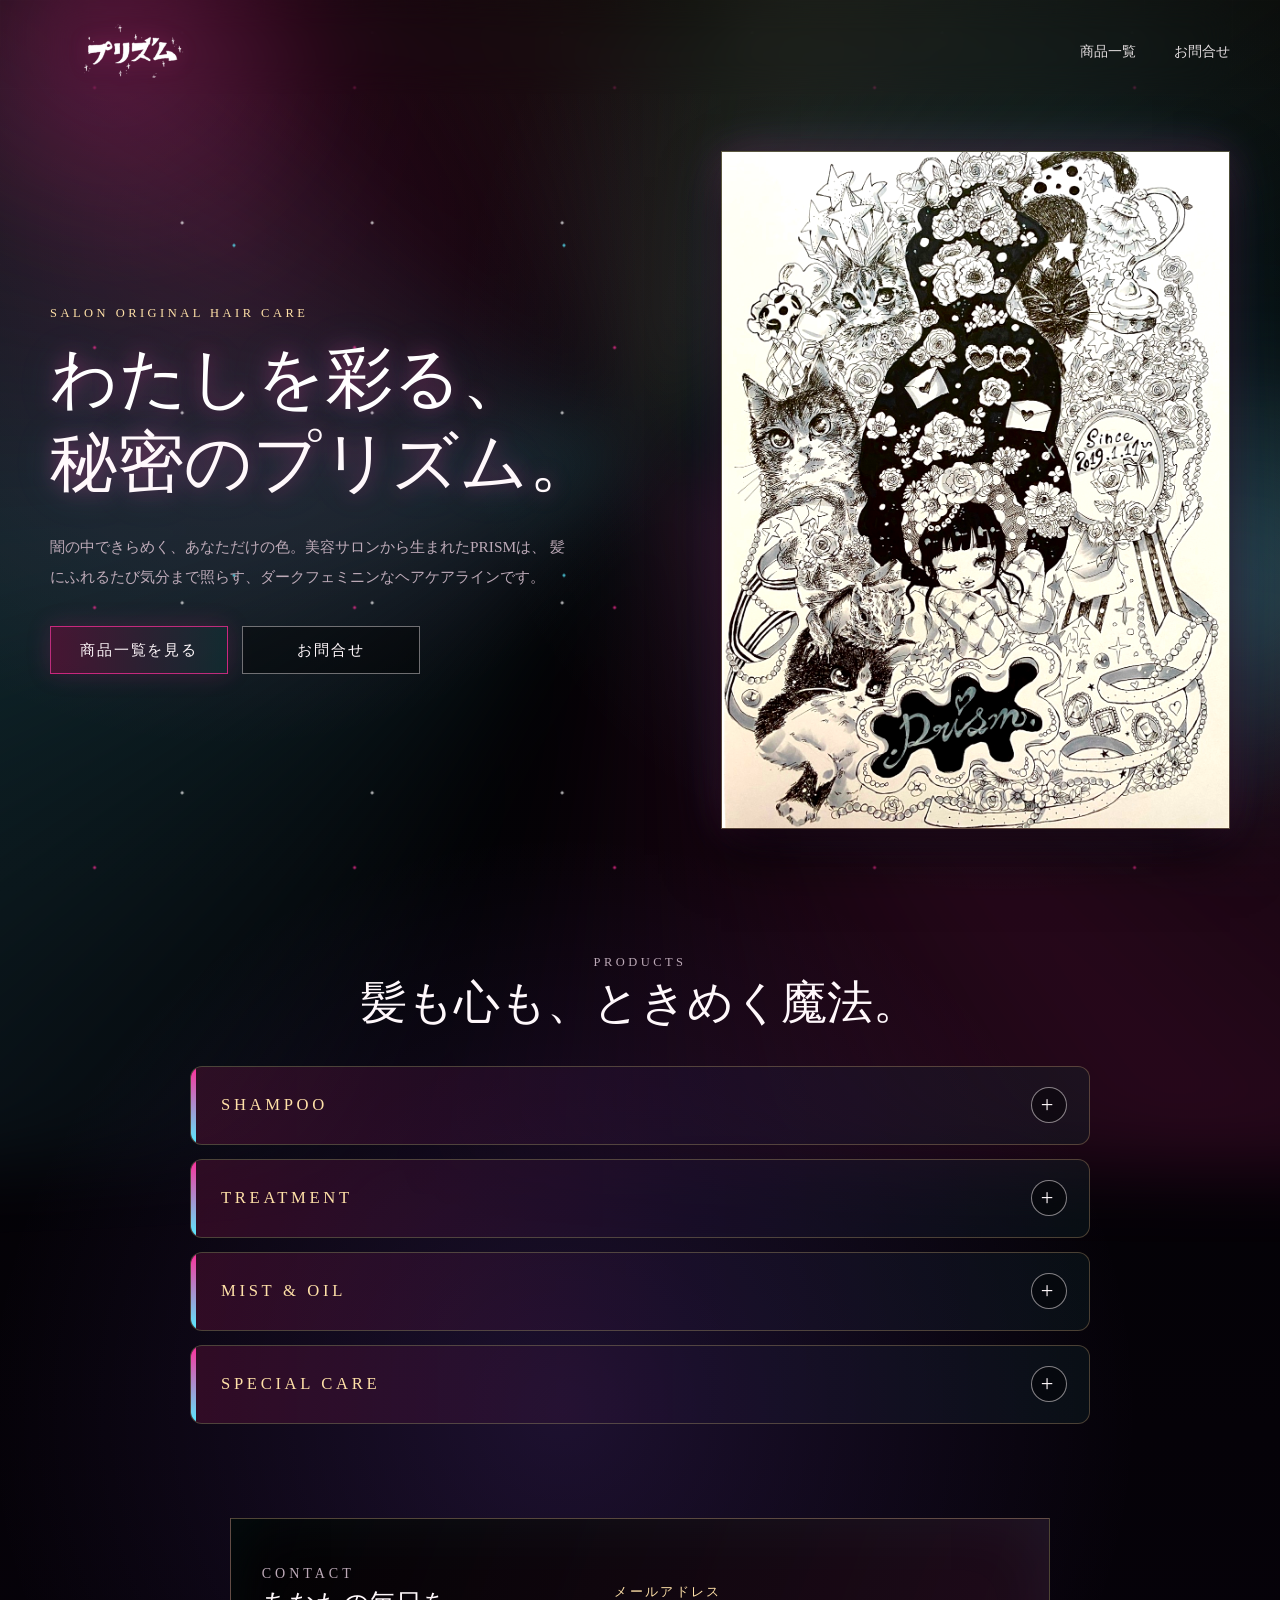
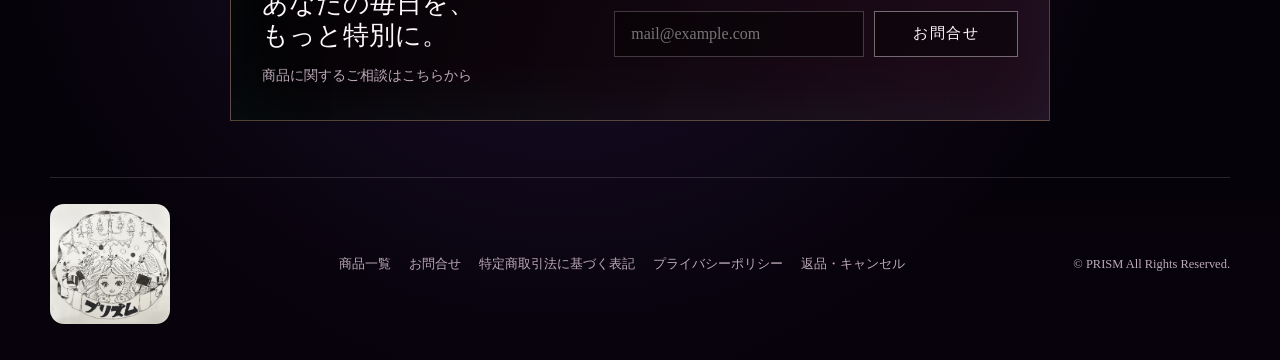
==== commit e1fe5193: "Use プリズム wordmark logo in header (white on dark); keep footer illustration - Add logo.png (transpare" ====
--- a/index.html
+++ b/index.html
@@ -33,9 +33,9 @@
     <header class="site-header">
       <a class="brand" href="#top" aria-label="PRISM ホーム">
         <img
-          src="LINE_ALBUM_𝕡𝕣𝕚𝕤𝕞 𝕨𝕠𝕣𝕝𝕕_260618_1.jpg"
-          alt="PRISM ロゴ"
-          class="brand-logo"
+          src="logo.png"
+          alt="PRISM プリズム ロゴ"
+          class="brand-logo brand-logo--wordmark"
         />
       </a>
       <div class="header-right">
--- a/styles.css
+++ b/styles.css
@@ -241,6 +241,13 @@
   object-fit: contain;
 }
 
+/* ヘッダーの横型ワードマーク（透過PNG）。暗い背景で見えるよう白く表示 */
+.brand-logo--wordmark {
+  height: clamp(40px, 5.2vw, 54px);
+  border-radius: 0;
+  filter: brightness(0) invert(1) drop-shadow(0 0 10px rgba(255, 47, 154, 0.25));
+}
+
 .header-right {
   display: flex;
   align-items: center;
@@ -781,6 +788,38 @@
   box-shadow: 0 0 20px rgba(88, 234, 255, 0.18);
 }
 
+/* PC版：CONTACT欄をコンパクトでスタイリッシュに（モバイルは別指定で据え置き） */
+@media (min-width: 769px) {
+  .contact-section {
+    max-width: 820px;
+    gap: 22px;
+    padding: clamp(22px, 2.4vw, 32px);
+    margin-bottom: 56px;
+  }
+
+  .contact-section h2 {
+    font-size: clamp(1.3rem, 2vw, 1.8rem);
+  }
+
+  .contact-section p {
+    margin-top: 10px;
+    font-size: 0.88rem;
+  }
+
+  .contact-form {
+    gap: 10px;
+  }
+
+  .contact-form input {
+    height: 46px;
+  }
+
+  .contact-form button {
+    min-width: 116px;
+    min-height: 46px;
+  }
+}
+
 .contact-form button {
   min-width: 144px;
   padding: 0 20px;
@@ -1129,6 +1168,18 @@
   .contact-form div {
     grid-template-columns: 1fr;
   }
+
+  /* モバイルのみ：フッターの正方形ロゴをヒーロー画像と同じ全幅で大きく表示 */
+  .site-footer .brand {
+    width: 100%;
+    min-width: 0;
+  }
+
+  .site-footer .brand-logo {
+    width: 100%;
+    height: auto;
+    border-radius: 16px;
+  }
 }
 
 @media (prefers-reduced-motion: reduce) {
